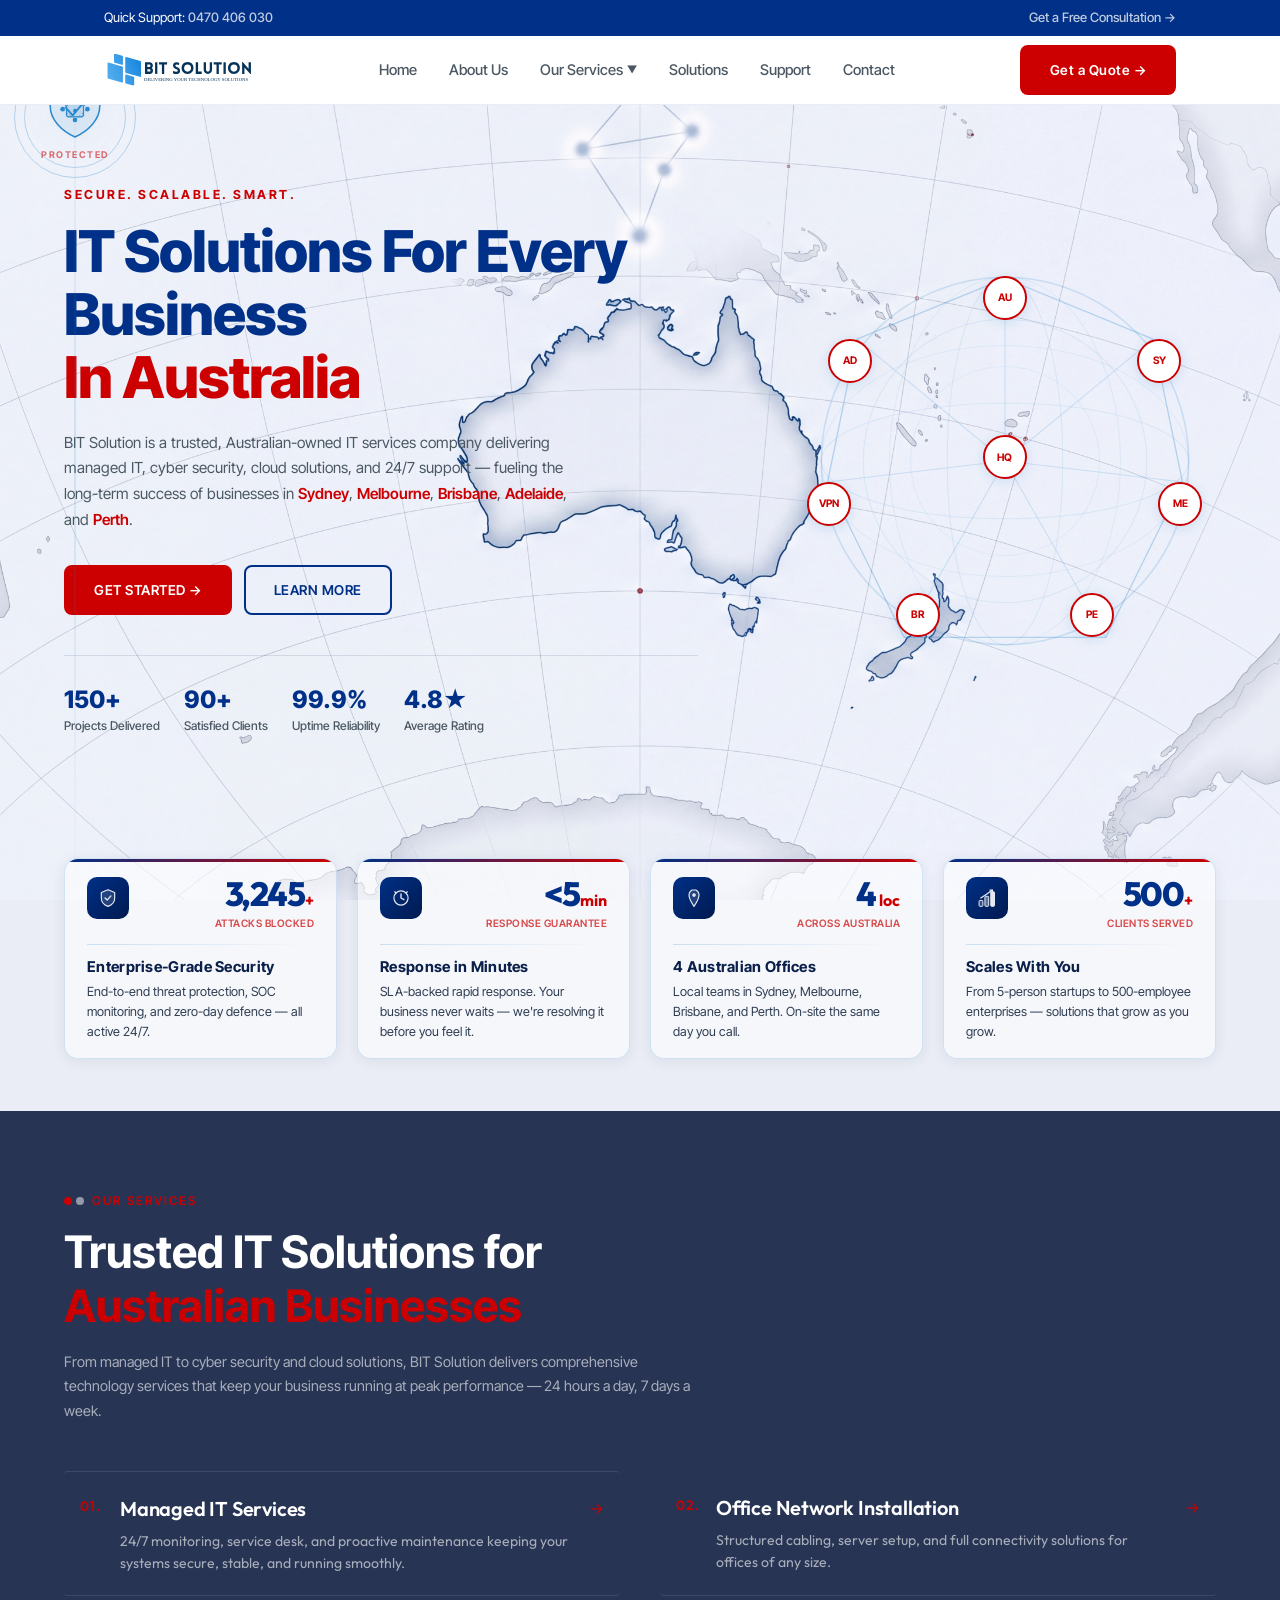
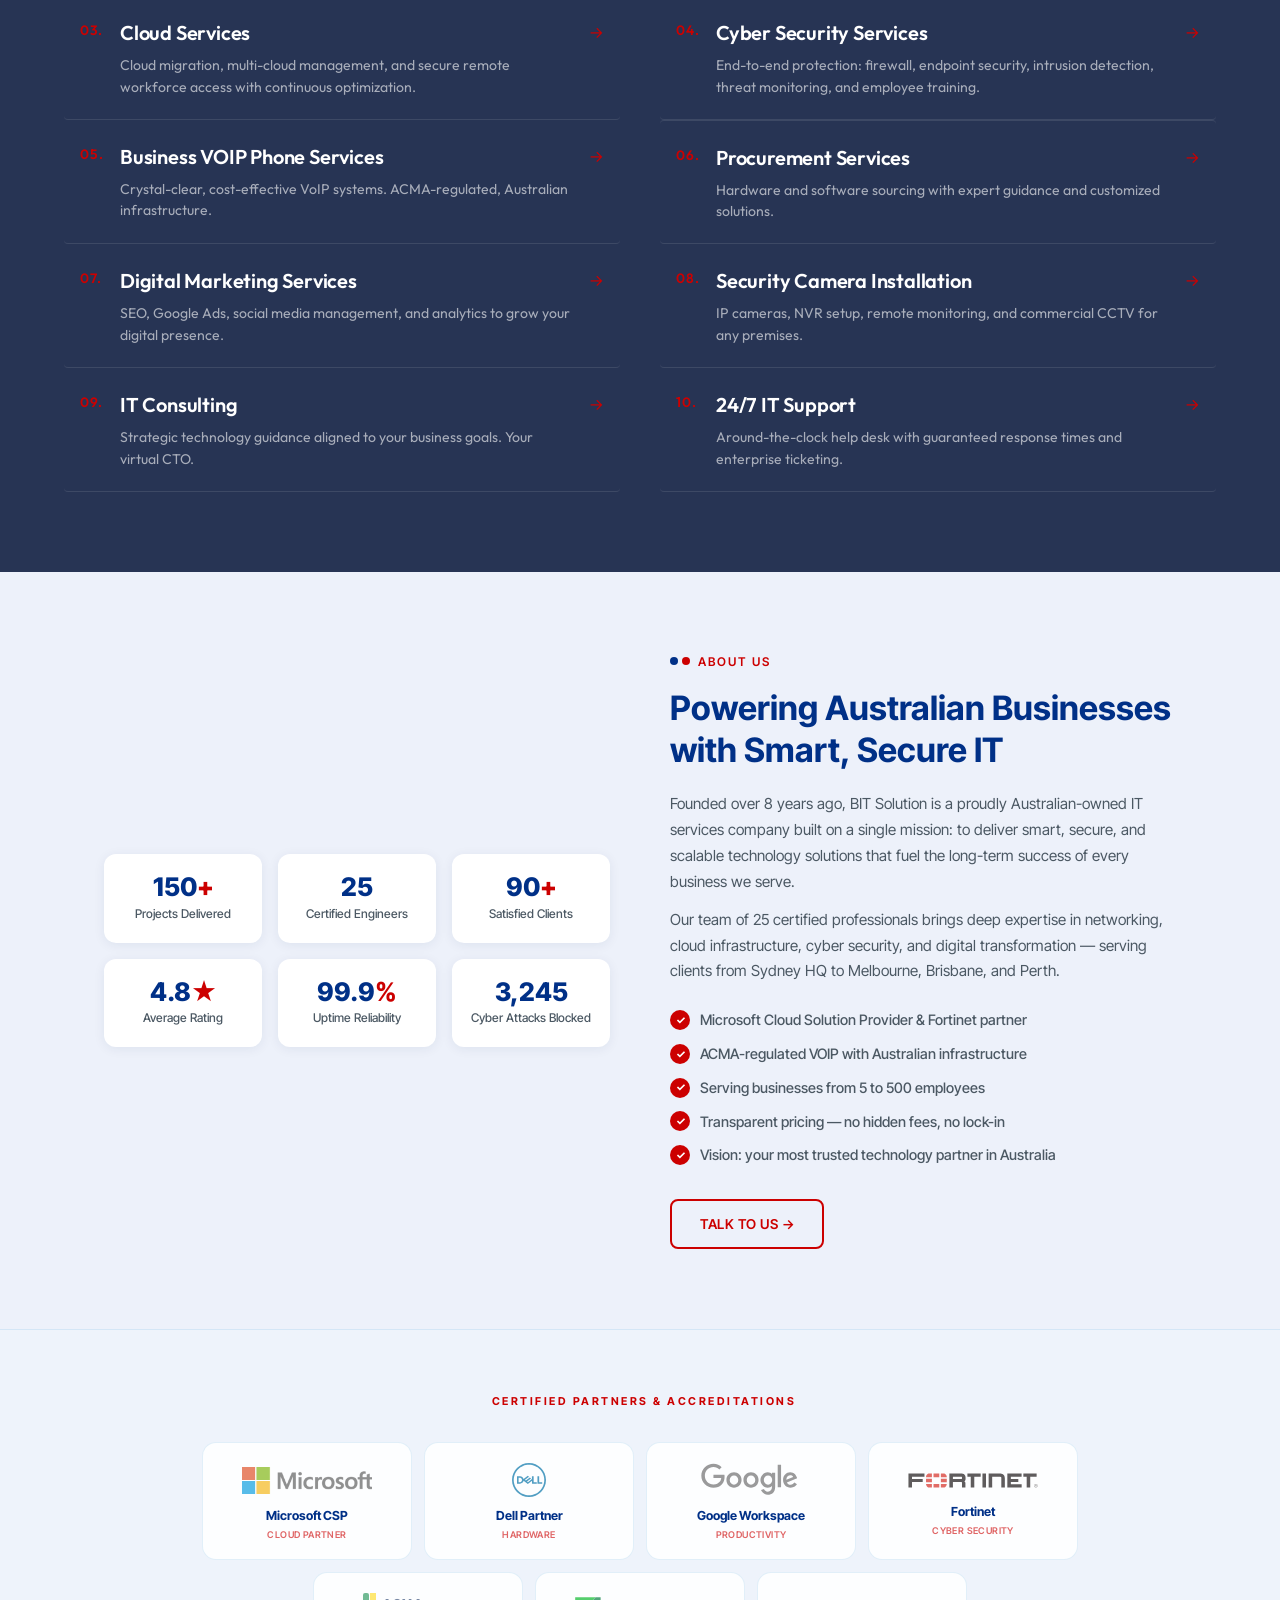
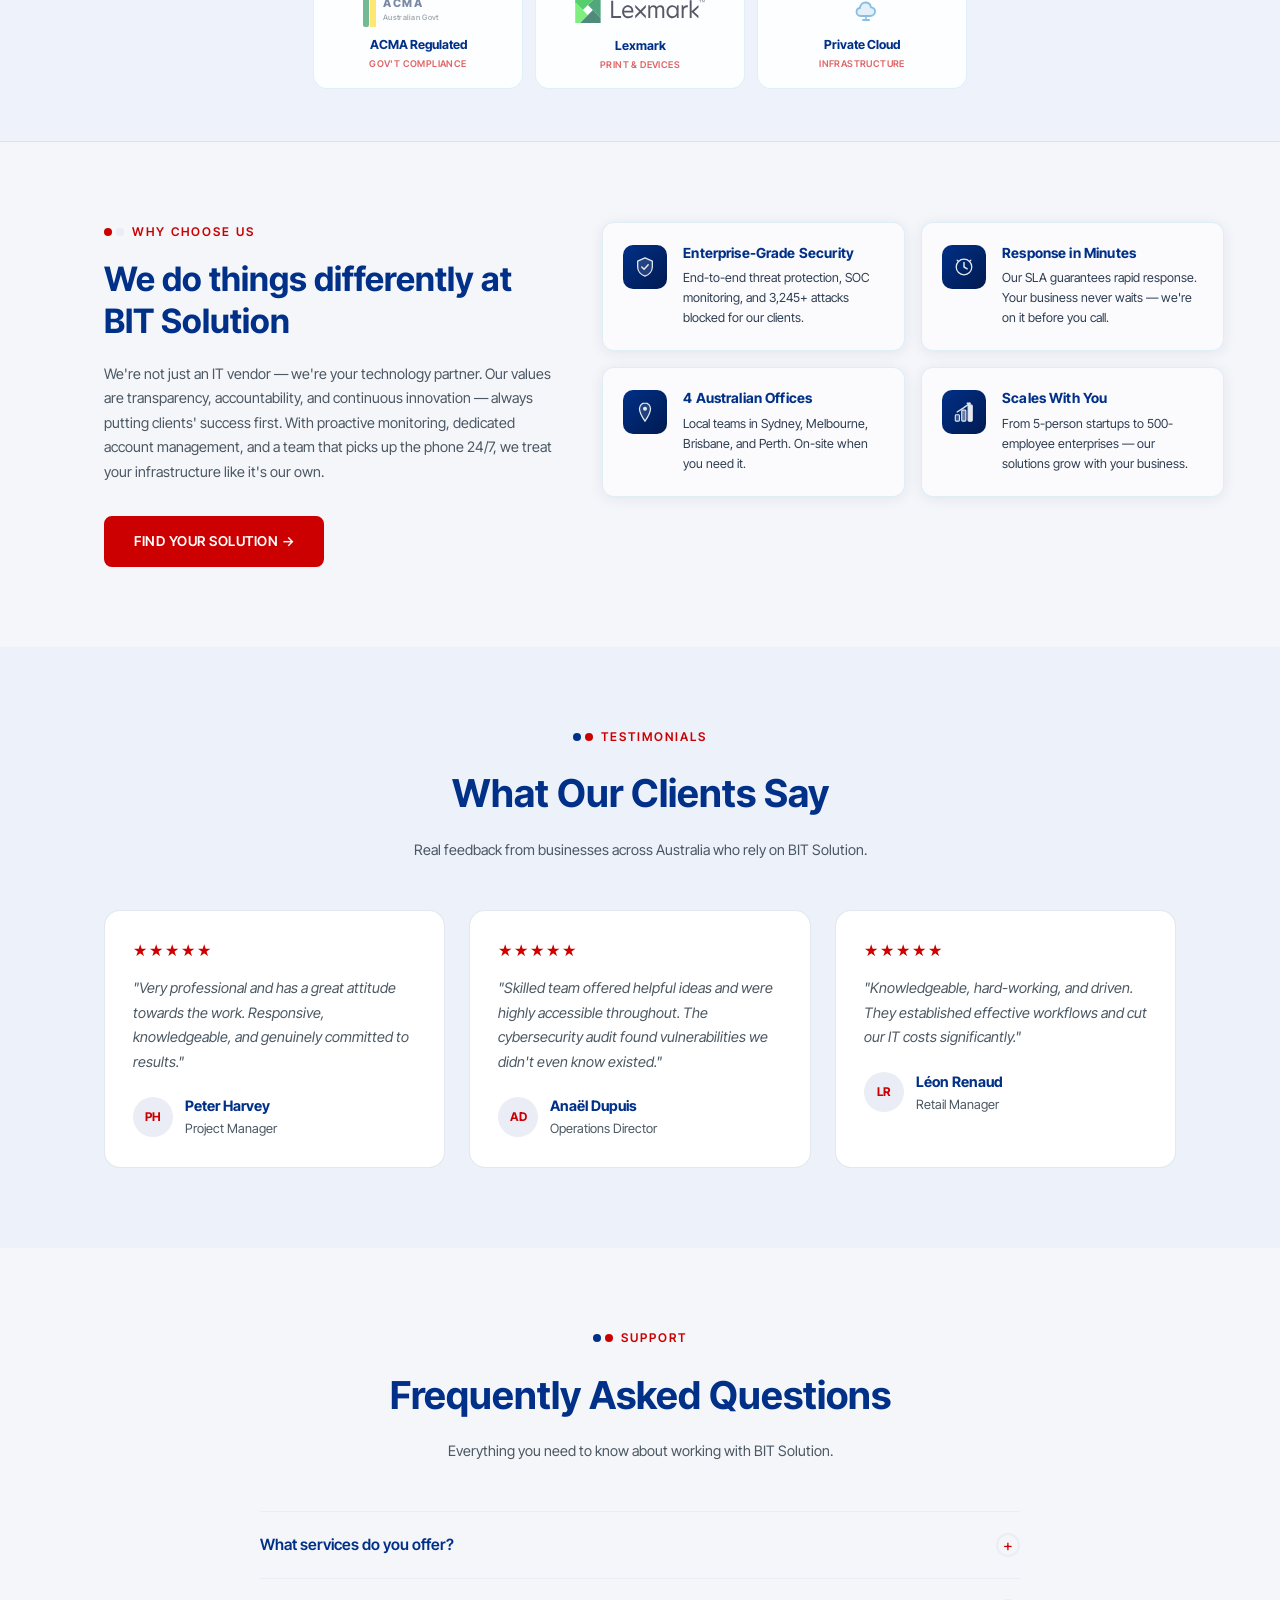
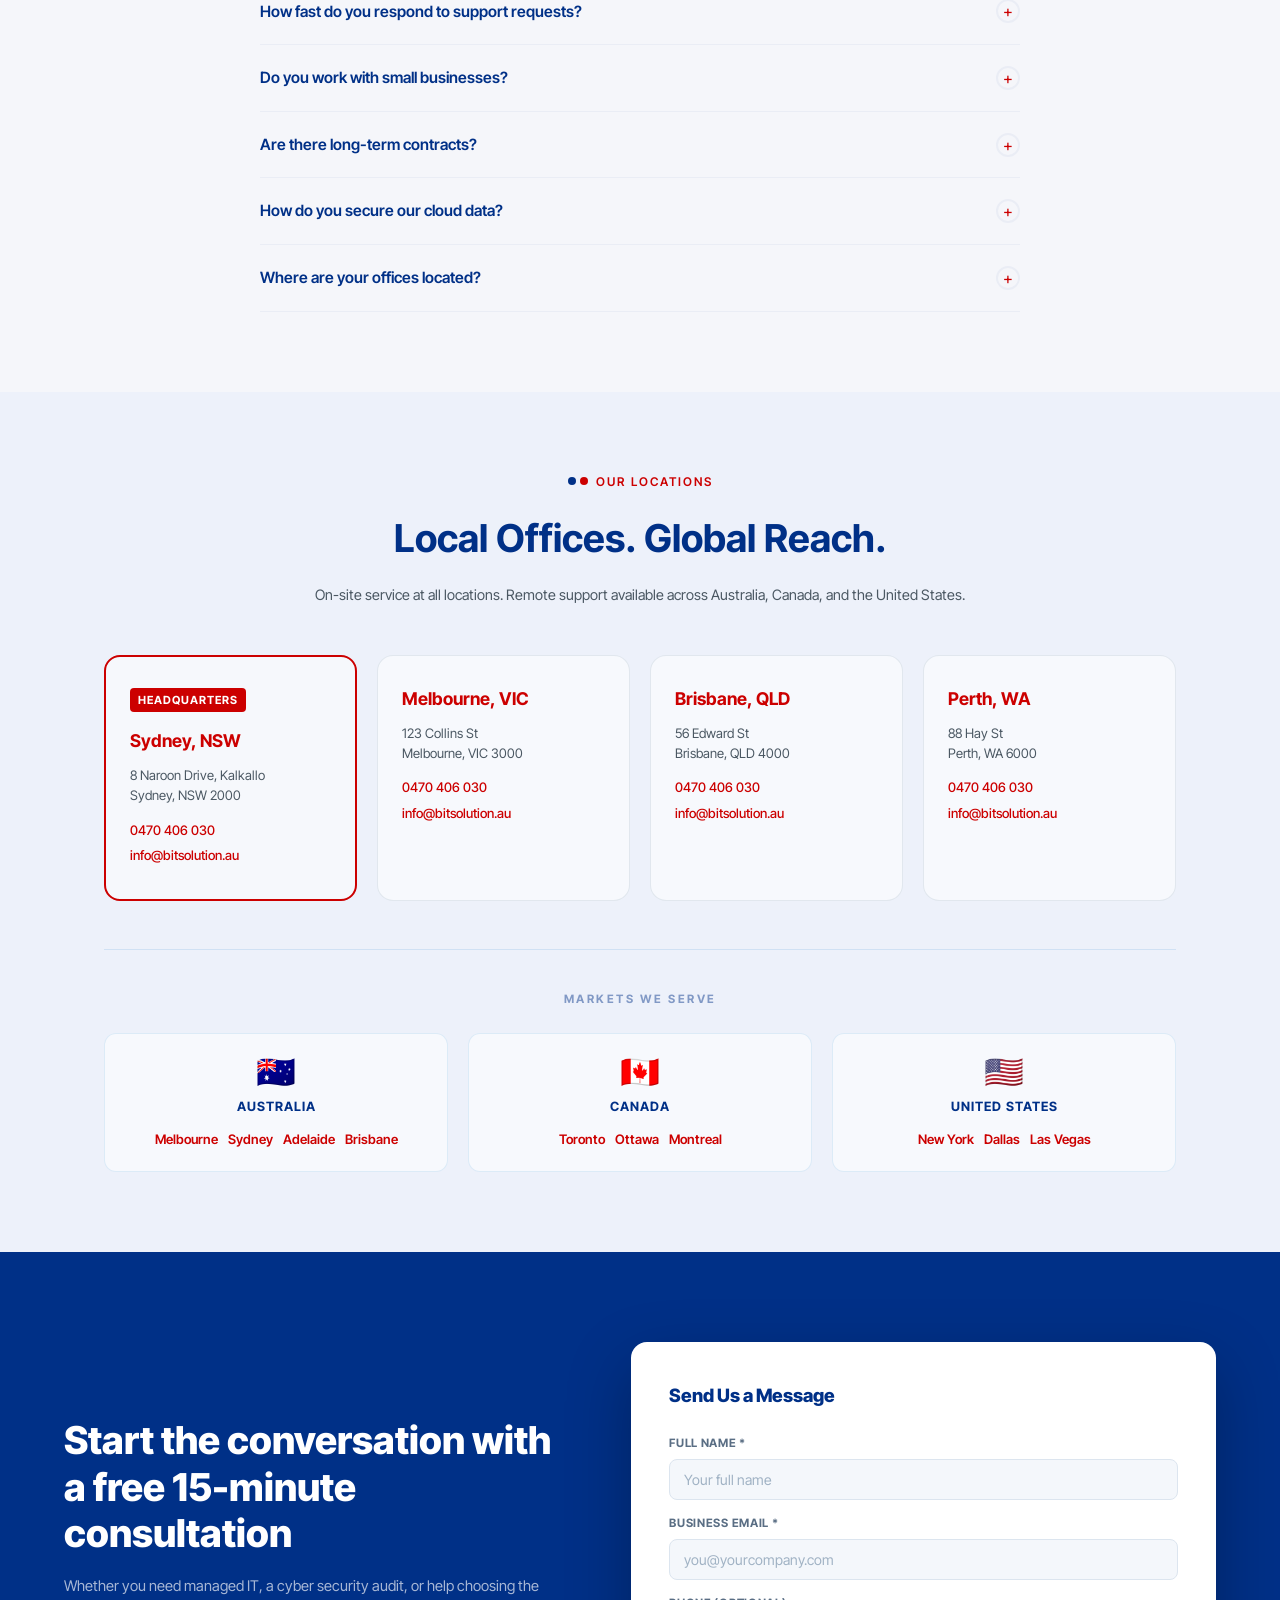
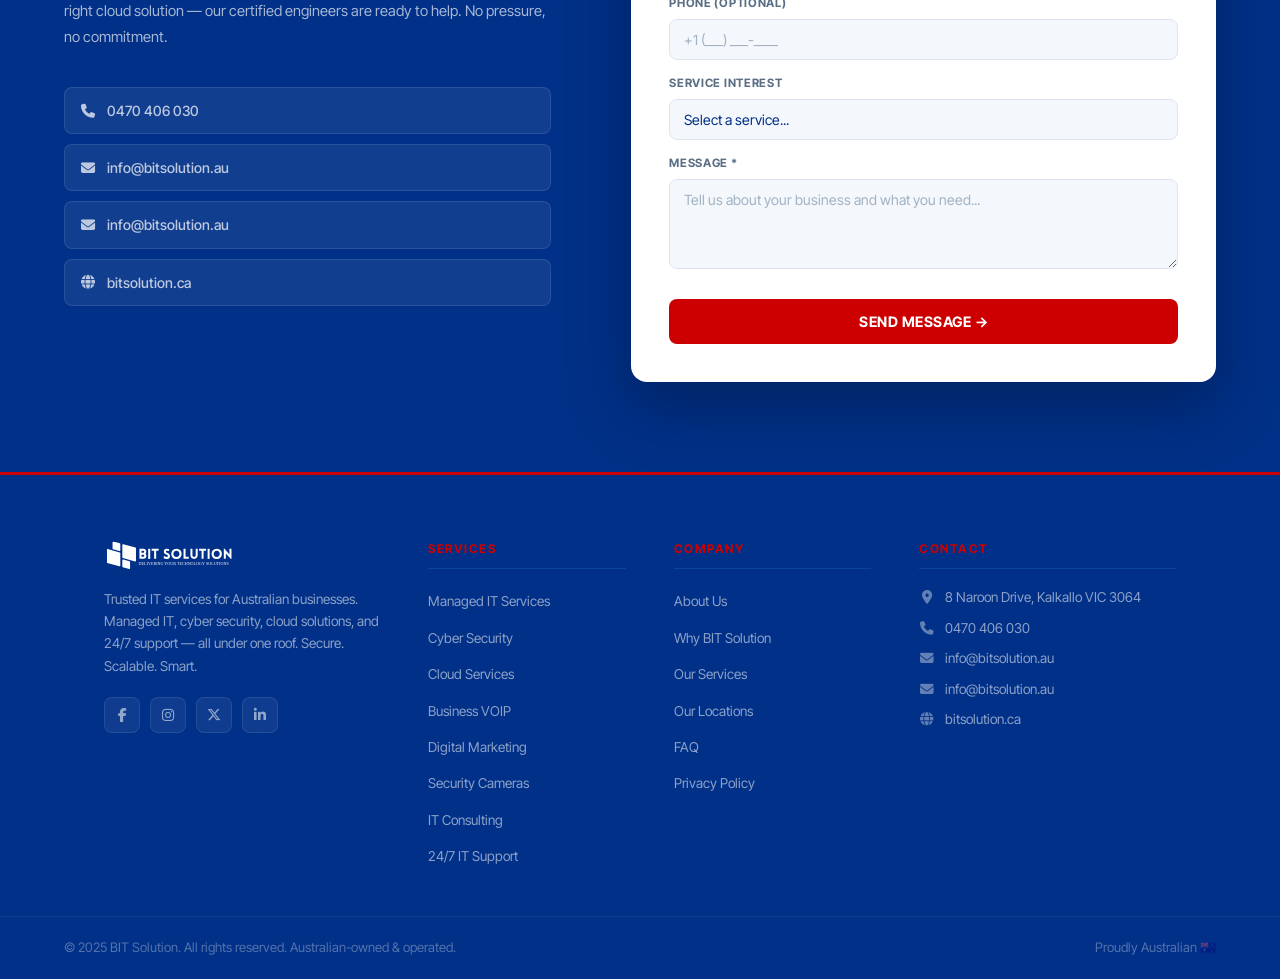
==== index-au.html @ 138d5add "Initial commit: BIT Solution AU website with theme variants" ====
﻿<!DOCTYPE html>
<html lang="en">
<head>
  <meta charset="UTF-8" />
  <meta name="viewport" content="width=device-width, initial-scale=1.0" />
  <title>BIT Solution — Secure. Scalable. Smart. IT Solutions for Australia</title>
  <meta name="description" content="BIT Solution is a trusted Australian IT services company delivering managed IT, cyber security, cloud solutions, VOIP, and 24/7 support for businesses in Sydney, Melbourne, Brisbane, and Perth." />
  <link rel="preconnect" href="https://fonts.googleapis.com" />
  <link rel="preconnect" href="https://fonts.gstatic.com" crossorigin />
  <link href="https://fonts.googleapis.com/css2?family=Inter+Tight:wght@400;500;600;700;800&family=Outfit:wght@400;500;600;700;800&display=swap" rel="stylesheet" />
  <link rel="stylesheet" href="https://cdnjs.cloudflare.com/ajax/libs/font-awesome/6.5.1/css/all.min.css" />
  <style>
    /* ============================================================
       RESET & TOKENS
    ============================================================ */
    *, *::before, *::after { box-sizing: border-box; margin: 0; padding: 0; }

    :root {
      --blue:      #CC0000;
      --navy:      #003087;
      --light-bg:  #EAEDF5;
      --white:     #FFFFFF;
      --body-text: #4B5863;
      --dark-text: #575A5F;
      --heading:   #003087;
    }

    html { scroll-behavior: smooth; }

    body {
      font-family: 'Inter Tight', sans-serif;
      color: var(--body-text);
      background: var(--light-bg) url('bg-hero-au.jpg') center top / cover fixed;
      line-height: 1.65;
      overflow-x: hidden;
    }

    a { text-decoration: none; color: inherit; }
    ul { list-style: none; }
    img { display: block; max-width: 100%; }

    .container {
      max-width: 1200px;
      margin: 0 auto;
      padding: 0 5%;
    }

    /* ============================================================
       REVEAL ANIMATIONS
    ============================================================ */
    .reveal {
      opacity: 0;
      transform: translateY(20px);
      transition: opacity 0.45s ease, transform 0.45s ease;
    }
    .reveal.visible {
      opacity: 1;
      transform: translateY(0);
    }
    .reveal-delay-1 { transition-delay: 0.08s; }
    .reveal-delay-2 { transition-delay: 0.16s; }
    .reveal-delay-3 { transition-delay: 0.24s; }
    .reveal-delay-4 { transition-delay: 0.32s; }

    /* ============================================================
       SECTION LABEL (two dots + caps text)
    ============================================================ */
    .section-label {
      display: flex;
      align-items: center;
      gap: 8px;
      font-size: 0.75rem;
      font-weight: 600;
      letter-spacing: 2px;
      color: var(--blue);
      text-transform: uppercase;
      margin-bottom: 16px;
    }
    .section-label .dots {
      display: flex;
      gap: 4px;
    }
    .section-label .dot {
      width: 8px;
      height: 8px;
      border-radius: 50%;
      background: var(--blue);
    }
    .section-label .dot:first-child {
      background: var(--navy);
    }

    /* ============================================================
       BUTTONS
    ============================================================ */
    .btn-primary {
      display: inline-flex;
      align-items: center;
      gap: 6px;
      background: var(--blue);
      color: var(--white);
      font-family: 'Inter Tight', sans-serif;
      font-size: 0.85rem;
      font-weight: 600;
      letter-spacing: 0.5px;
      padding: 12px 28px;
      border-radius: 8px;
      border: 2px solid var(--blue);
      cursor: pointer;
      transition: background 0.2s, transform 0.15s;
    }
    .btn-primary:hover { background: #2278b5; border-color: #2278b5; transform: translateY(-1px); }

    .btn-outline {
      display: inline-flex;
      align-items: center;
      gap: 6px;
      background: transparent;
      color: var(--navy);
      font-family: 'Inter Tight', sans-serif;
      font-size: 0.85rem;
      font-weight: 600;
      letter-spacing: 0.5px;
      padding: 12px 28px;
      border-radius: 8px;
      border: 2px solid var(--navy);
      cursor: pointer;
      transition: background 0.2s, color 0.2s, transform 0.15s;
    }
    .btn-outline:hover { background: var(--navy); color: var(--white); transform: translateY(-1px); }

    .btn-outline-blue {
      display: inline-flex;
      align-items: center;
      gap: 6px;
      background: transparent;
      color: var(--blue);
      font-family: 'Inter Tight', sans-serif;
      font-size: 0.85rem;
      font-weight: 600;
      letter-spacing: 0.5px;
      padding: 12px 28px;
      border-radius: 8px;
      border: 2px solid var(--blue);
      cursor: pointer;
      transition: background 0.2s, color 0.2s, transform 0.15s;
    }
    .btn-outline-blue:hover { background: var(--blue); color: var(--white); transform: translateY(-1px); }

    .btn-white {
      display: inline-flex;
      align-items: center;
      gap: 6px;
      background: var(--white);
      color: var(--blue);
      font-family: 'Inter Tight', sans-serif;
      font-size: 0.85rem;
      font-weight: 600;
      letter-spacing: 0.5px;
      padding: 12px 28px;
      border-radius: 8px;
      border: 2px solid var(--white);
      cursor: pointer;
      transition: background 0.2s, color 0.2s, transform 0.15s;
    }
    .btn-white:hover { background: transparent; color: var(--white); transform: translateY(-1px); }

    .btn-white-outline {
      display: inline-flex;
      align-items: center;
      gap: 6px;
      background: transparent;
      color: var(--white);
      font-family: 'Inter Tight', sans-serif;
      font-size: 0.85rem;
      font-weight: 600;
      letter-spacing: 0.5px;
      padding: 12px 28px;
      border-radius: 8px;
      border: 2px solid rgba(255,255,255,0.7);
      cursor: pointer;
      transition: background 0.2s, border-color 0.2s, transform 0.15s;
    }
    .btn-white-outline:hover { border-color: var(--white); background: rgba(255,255,255,0.1); transform: translateY(-1px); }

    /* ============================================================
       1. TOP UTILITY BAR
    ============================================================ */
    .utility-bar {
      background: var(--navy);
      color: var(--white);
      font-size: 13px;
      font-weight: 400;
      height: 36px;
      display: flex;
      align-items: center;
    }
    .utility-bar .container {
      display: flex;
      justify-content: space-between;
      align-items: center;
      width: 100%;
    }
    .utility-bar a {
      color: rgba(255,255,255,0.75);
      font-weight: 500;
      transition: color 0.15s;
    }
    .utility-bar a:hover { color: var(--white); }

    /* ============================================================
       2. NAVIGATION
    ============================================================ */
    .nav {
      background: var(--white);
      border-bottom: 1px solid var(--light-bg);
      position: sticky;
      top: 0;
      z-index: 100;
      transition: box-shadow 0.25s;
    }
    .nav.scrolled {
      box-shadow: 0 2px 16px rgba(14,43,92,0.10);
    }
    .nav .container {
      display: flex;
      align-items: center;
      justify-content: space-between;
      height: 68px;
    }

    /* Logo */
    .nav-logo {
      display: flex;
      align-items: center;
      gap: 10px;
      text-decoration: none;
    }

    /* Nav links */
    .nav-links {
      display: flex;
      align-items: center;
      gap: 32px;
    }
    .nav-links > a,
    .nav-links > .nav-dropdown-wrap > a {
      font-size: 0.92rem;
      font-weight: 500;
      color: var(--body-text);
      transition: color 0.15s;
      position: relative;
    }
    .nav-links > a::after,
    .nav-links > .nav-dropdown-wrap > a::after {
      content: '';
      position: absolute;
      bottom: -4px;
      left: 0;
      width: 0;
      height: 2px;
      background: var(--blue);
      transition: width 0.2s;
    }
    .nav-links > a:hover,
    .nav-links > .nav-dropdown-wrap > a:hover { color: var(--blue); }
    .nav-links > a:hover::after,
    .nav-links > .nav-dropdown-wrap > a:hover::after { width: 100%; }
    .nav-links > a.active,
    .nav-links > .nav-dropdown-wrap > a.active { color: var(--blue); }
    .nav-links > a.active::after,
    .nav-links > .nav-dropdown-wrap > a.active::after { width: 100%; }

    /* Services dropdown */
    .nav-dropdown-wrap {
      position: relative;
    }
    .nav-dropdown-wrap > a {
      display: flex;
      align-items: center;
      gap: 4px;
      cursor: pointer;
    }
    .nav-dropdown-wrap > a .chevron {
      font-size: 0.65rem;
      transition: transform 0.2s;
      line-height: 1;
    }
    .nav-dropdown-wrap:hover > a .chevron { transform: rotate(180deg); }

    .nav-dropdown {
      position: absolute;
      top: calc(100% + 14px);
      left: 50%;
      transform: translateX(-50%);
      background: var(--white);
      border: 1px solid var(--light-bg);
      border-radius: 8px;
      box-shadow: 0 8px 32px rgba(14,43,92,0.13);
      min-width: 240px;
      padding: 8px 0;
      opacity: 0;
      pointer-events: none;
      transition: opacity 0.18s, transform 0.18s;
      transform: translateX(-50%) translateY(-6px);
    }
    .nav-dropdown-wrap:hover .nav-dropdown {
      opacity: 1;
      pointer-events: auto;
      transform: translateX(-50%) translateY(0);
    }
    .nav-dropdown a {
      display: block;
      padding: 9px 20px;
      font-size: 0.875rem;
      font-weight: 500;
      color: var(--navy);
      transition: background 0.15s, color 0.15s;
    }
    .nav-dropdown a:hover {
      background: var(--light-bg);
      color: var(--blue);
    }

    /* Hamburger */
    .nav-hamburger {
      display: none;
      flex-direction: column;
      gap: 5px;
      cursor: pointer;
      padding: 4px;
      background: none;
      border: none;
    }
    .nav-hamburger span {
      display: block;
      width: 24px;
      height: 2px;
      background: var(--navy);
      border-radius: 2px;
      transition: all 0.25s;
    }
    .nav-hamburger.open span:nth-child(1) { transform: translateY(7px) rotate(45deg); }
    .nav-hamburger.open span:nth-child(2) { opacity: 0; }
    .nav-hamburger.open span:nth-child(3) { transform: translateY(-7px) rotate(-45deg); }

    /* Mobile menu */
    .nav-mobile {
      display: none;
      background: var(--white);
      border-bottom: 1px solid var(--light-bg);
      padding: 20px 5%;
    }
    .nav-mobile.open { display: flex; flex-direction: column; gap: 16px; }
    .nav-mobile a {
      font-size: 0.95rem;
      font-weight: 500;
      color: var(--body-text);
      padding: 8px 0;
      border-bottom: 1px solid var(--light-bg);
      transition: color 0.15s;
    }
    .nav-mobile a:hover { color: var(--blue); }
    .nav-mobile .btn-primary { width: fit-content; border-bottom: none; }
    .nav-mobile .mobile-services-label {
      font-size: 0.75rem;
      font-weight: 700;
      color: var(--blue);
      text-transform: uppercase;
      letter-spacing: 1.5px;
      padding: 4px 0 2px;
      border-bottom: none;
    }
    .nav-mobile .mobile-service-link {
      padding-left: 12px;
      font-size: 0.88rem;
      color: var(--body-text);
    }

    /* ============================================================
       3. HERO
    ============================================================ */
    .hero {
      background: transparent;
      padding: 80px 5% 70px;
      overflow: hidden;
    }
    .hero .container {
      display: grid;
      grid-template-columns: 55% 45%;
      align-items: center;
      gap: 48px;
      max-width: 1400px;
      padding: 0;
    }

    .hero-content {}

    .hero-eyebrow {
      font-size: 0.78rem;
      font-weight: 700;
      letter-spacing: 2.5px;
      color: var(--blue);
      text-transform: uppercase;
      margin-bottom: 14px;
    }

    .hero-h1 {
      font-size: clamp(2.4rem, 4.5vw, 3.8rem);
      font-weight: 800;
      color: var(--navy);
      line-height: 1.1;
      letter-spacing: -1px;
      margin-bottom: 20px;
    }
    .hero-h1 .accent { color: var(--blue); display: block; }

    .hero-body {
      font-size: 0.95rem;
      color: var(--body-text);
      max-width: 520px;
      margin-bottom: 32px;
      line-height: 1.7;
    }

    .hero-cta {
      display: flex;
      flex-wrap: wrap;
      gap: 12px;
    }

    /* Stats strip below hero CTA */
    .hero-stats {
      display: flex;
      flex-wrap: wrap;
      gap: 24px;
      margin-top: 40px;
      padding-top: 32px;
      border-top: 1px solid rgba(14,43,92,0.12);
    }
    .hero-stat-item {}
    .hero-stat-num {
      font-size: 1.5rem;
      font-weight: 800;
      color: var(--navy);
      line-height: 1;
    }
    .hero-stat-label {
      font-size: 0.75rem;
      font-weight: 500;
      color: var(--body-text);
      margin-top: 4px;
    }

    /* -------- Globe Visual -------- */
    .hero-globe {
      position: relative;
      display: flex;
      align-items: center;
      justify-content: center;
      width: 100%;
      aspect-ratio: 1;
      max-width: 420px;
      margin: 0 auto;
    }

    .globe-svg {
      position: absolute;
      inset: 0;
      width: 100%;
      height: 100%;
    }

    /* Network node circles */
    .globe-node {
      position: absolute;
      width: 44px;
      height: 44px;
      border-radius: 50%;
      background: var(--white);
      border: 2px solid var(--blue);
      display: flex;
      align-items: center;
      justify-content: center;
      font-size: 0.65rem;
      font-weight: 700;
      color: var(--blue);
      z-index: 2;
      box-shadow: 0 2px 12px rgba(43,136,204,0.18);
    }

    /* No pulse — nodes are static */

    /* Globe tooltip */
    .globe-tooltip {
      position: absolute;
      background: rgba(14,43,92,0.93);
      color: #e8f2ff;
      border-radius: 10px;
      padding: 10px 14px;
      font-size: 0.78rem;
      font-family: 'Inter Tight', sans-serif;
      pointer-events: none;
      opacity: 0;
      transition: opacity 0.18s ease, transform 0.18s ease;
      z-index: 20;
      white-space: nowrap;
      box-shadow: 0 4px 20px rgba(43,136,204,0.3);
      border: 1px solid rgba(43,136,204,0.35);
    }
    .globe-tooltip.visible { opacity: 1; }
    .globe-tooltip strong {
      display: block;
      font-size: 0.82rem;
      font-weight: 700;
      color: #5BBDFF;
      margin-bottom: 3px;
    }
    .globe-tooltip .pin-hint {
      font-size: 0.68rem;
      opacity: 0.5;
      margin-top: 4px;
    }

    /* Node hover / pinned */
    .globe-node.hovered,
    .globe-node.pinned {
      background: var(--blue) !important;
      color: #fff !important;
      outline: 3px solid rgba(91,189,255,0.55);
      outline-offset: 3px;
      box-shadow: 0 0 22px rgba(43,136,204,0.6), 0 4px 16px rgba(43,136,204,0.4) !important;
      animation: none !important;
      z-index: 5;
    }

    /* Active line glow */
    .globe-line.active-line {
      stroke-opacity: 0.85 !important;
      stroke-width: 2.2 !important;
    }
    .globe-line.dim-line {
      stroke-opacity: 0.05 !important;
    }

    /* Node positions */
    .globe-node[data-i="0"]  { top: 6%;  left: 50%; transform: translateX(-50%); }
    .globe-node[data-i="1"]  { top: 21%; right: 8%; }
    .globe-node[data-i="2"]  { top: 55%; right: 3%; }
    .globe-node[data-i="3"]  { bottom: 8%; right: 24%; }
    .globe-node[data-i="4"]  { bottom: 8%; left: 24%; }
    .globe-node[data-i="5"]  { top: 55%; left: 3%; }
    .globe-node[data-i="6"]  { top: 21%; left: 8%; }
    .globe-node[data-i="7"]  { top: 44%; left: 50%; transform: translateX(-50%); }

    /* ============================================================
       4. FEATURE CARDS STRIP
    ============================================================ */
    .features {
      background: transparent;
      padding: 52px 5%;
    }
    .features .container {
      display: grid;
      grid-template-columns: repeat(4, 1fr);
      gap: 20px;
      max-width: 1400px;
      padding: 0;
    }

    .feature-card {
      background: rgba(255,255,255,0.55);
      border: 1px solid rgba(43,136,204,0.18);
      border-radius: 14px;
      padding: 18px 22px 16px;
      transition: border-color 0.25s ease, box-shadow 0.25s ease, transform 0.25s ease;
      cursor: default;
      display: flex;
      flex-direction: column;
      position: relative;
      overflow: hidden;
      box-shadow: 0 2px 14px rgba(14,43,92,0.08);
    }
    .feature-card::before {
      content: '';
      position: absolute;
      top: 0; left: 0; right: 0;
      height: 3px;
      background: linear-gradient(90deg, var(--navy), var(--blue));
      border-radius: 16px 16px 0 0;
    }
    .feature-card:hover {
      border-color: rgba(43,136,204,0.38);
      box-shadow: 0 8px 32px rgba(14,43,92,0.14);
      transform: translateY(-4px);
    }

    /* Icon + metric row */
    .fc-top {
      display: flex;
      align-items: flex-start;
      justify-content: space-between;
      gap: 12px;
      margin-bottom: 12px;
    }
    .fc-icon {
      width: 42px;
      height: 42px;
      border-radius: 10px;
      background: linear-gradient(135deg, var(--navy) 0%, #001a50 100%);
      display: flex;
      align-items: center;
      justify-content: center;
      flex-shrink: 0;
      transition: opacity 0.25s ease;
    }
    .feature-card:hover .fc-icon { opacity: 0.85; }
    .fc-icon svg { width: 20px; height: 20px; filter: brightness(0) invert(1); opacity: 0.9; }

    .fc-metric { text-align: right; }
    .fc-num {
      font-family: 'Outfit', sans-serif;
      font-size: 2.1rem;
      font-weight: 800;
      color: var(--navy);
      line-height: 1;
      letter-spacing: -1.5px;
    }
    .fc-unit {
      font-size: 1rem;
      font-weight: 700;
      color: var(--blue);
      letter-spacing: 0;
      margin-left: 1px;
    }
    .fc-tag {
      font-size: 0.64rem;
      font-weight: 600;
      color: var(--blue);
      letter-spacing: 0.5px;
      opacity: 0.7;
      margin-top: 4px;
      text-transform: uppercase;
    }

    .fc-divider {
      height: 1px;
      background: linear-gradient(to right, rgba(43,136,204,0.22), transparent);
      margin-bottom: 12px;
    }

    .feature-card h4 {
      font-size: 0.93rem;
      font-weight: 700;
      color: #0a1f4a;
      margin-bottom: 5px;
      letter-spacing: 0.3px;
      line-height: 1.35;
    }
    .feature-card p {
      font-size: 0.79rem;
      color: #2e3d52;
      line-height: 1.58;
      flex: 1;
    }

    /* ============================================================
       5. SERVICES SECTION
    ============================================================ */
    .services {
      background: rgba(13,27,62,0.88);
      padding: 80px 5%;
    }
    .services-inner {
      max-width: 1200px;
      margin: 0 auto;
    }

    .services-header {
      margin-bottom: 48px;
    }
    .services-header .section-label .dot { background: rgba(255,255,255,0.5); }
    .services-header .section-label .dot:first-child { background: var(--blue); }
    .services-header .section-label { color: var(--blue); }

    .services-h2 {
      font-size: clamp(1.8rem, 3.5vw, 2.8rem);
      font-weight: 700;
      color: var(--white);
      line-height: 1.2;
      margin-bottom: 16px;
    }
    .services-h2 .accent { color: var(--blue); display: block; }

    .services-body {
      font-size: 0.9rem;
      color: rgba(255,255,255,0.6);
      max-width: 640px;
      line-height: 1.7;
    }

    .services-list {
      display: grid;
      grid-template-columns: 1fr 1fr;
      gap: 0 40px;
    }

    .service-row {
      display: flex;
      align-items: flex-start;
      padding: 20px 16px;
      border-bottom: 1px solid rgba(255,255,255,0.1);
      border-radius: 4px;
      transition: background 0.15s;
      cursor: default;
    }
    .service-row:first-child,
    .service-row:nth-child(6) { border-top: 1px solid rgba(255,255,255,0.1); }
    .service-row:hover { background: rgba(43,136,204,0.08); }
    .service-row:hover .service-num,
    .service-row:hover .service-arrow { color: #5AAFDF; }

    .service-num {
      font-size: 0.85rem;
      font-weight: 600;
      color: var(--blue);
      font-family: 'Outfit', sans-serif;
      letter-spacing: 1px;
      width: 40px;
      flex-shrink: 0;
      padding-top: 3px;
      transition: color 0.15s;
    }
    .service-info {
      flex: 1;
    }
    .service-name {
      font-size: 1.25rem;
      font-weight: 600;
      font-family: 'Outfit', sans-serif;
      color: var(--white);
      margin-bottom: 6px;
      letter-spacing: -0.2px;
    }
    .service-desc {
      font-size: 0.88rem;
      font-family: 'Outfit', sans-serif;
      color: rgba(255,255,255,0.6);
      line-height: 1.55;
    }
    .service-arrow {
      color: var(--blue);
      font-size: 1rem;
      transition: color 0.15s, transform 0.15s;
      padding-top: 3px;
      flex-shrink: 0;
      margin-left: 16px;
    }
    .service-row:hover .service-arrow { transform: translateX(4px); }

    /* ============================================================
       6. ABOUT SECTION
    ============================================================ */
    .about {
      background: rgba(240,246,255,0.55);
      padding: 80px 0;
    }
    .about .container {
      display: grid;
      grid-template-columns: 1fr 1fr;
      gap: 60px;
      align-items: center;
    }

    /* Stats grid inside about */
    .about-stats-grid {
      display: grid;
      grid-template-columns: repeat(3, 1fr);
      gap: 16px;
      margin-bottom: 0;
    }
    .about-stat-card {
      background: var(--white);
      border-radius: 12px;
      padding: 20px 16px;
      text-align: center;
      box-shadow: 0 2px 12px rgba(14,43,92,0.07);
    }
    .about-stat-num {
      font-size: 1.6rem;
      font-weight: 800;
      color: var(--navy);
      line-height: 1;
      margin-bottom: 6px;
    }
    .about-stat-num span {
      color: var(--blue);
    }
    .about-stat-label {
      font-size: 0.75rem;
      font-weight: 500;
      color: var(--body-text);
      line-height: 1.4;
    }

    .about-content {}

    .about-h2 {
      font-size: clamp(1.5rem, 2.8vw, 2.1rem);
      font-weight: 700;
      color: var(--navy);
      line-height: 1.25;
      margin-bottom: 20px;
    }
    .about-body {
      font-size: 0.95rem;
      color: var(--body-text);
      line-height: 1.7;
      margin-bottom: 12px;
    }

    .about-checklist {
      margin: 24px 0 32px;
      display: flex;
      flex-direction: column;
      gap: 10px;
    }
    .about-check {
      display: flex;
      align-items: center;
      gap: 10px;
      font-size: 0.9rem;
      color: var(--body-text);
      font-weight: 500;
    }
    .about-check::before {
      content: '✓';
      width: 20px;
      height: 20px;
      background: var(--blue);
      color: var(--white);
      border-radius: 50%;
      display: flex;
      align-items: center;
      justify-content: center;
      font-size: 0.7rem;
      font-weight: 700;
      flex-shrink: 0;
    }

    /* ============================================================
       7. PARTNER LOGOS STRIP
    ============================================================ */
    .partners {
      background: rgba(240,246,255,0.68);
      padding: 52px 5%;
      border-top: 1.5px solid rgba(43,136,204,0.13);
      border-bottom: 1.5px solid rgba(43,136,204,0.13);
    }
    .partners-header {
      text-align: center;
      margin-bottom: 32px;
    }
    .partners-label {
      display: inline-flex;
      align-items: center;
      gap: 8px;
      font-size: 0.68rem;
      font-weight: 700;
      letter-spacing: 2.5px;
      color: var(--blue);
      text-transform: uppercase;
    }
    .partners-inner {
      max-width: 920px;
      margin: 0 auto;
      display: flex;
      flex-direction: column;
      gap: 12px;
    }
    .pb-row {
      display: flex;
      justify-content: center;
      gap: 12px;
    }
    .pb-row .partner-badge {
      flex: 1;
      max-width: 210px;
    }
    .partner-badge {
      display: flex;
      flex-direction: column;
      align-items: center;
      justify-content: center;
      gap: 0;
      background: rgba(255,255,255,0.85);
      border: 1px solid rgba(43,136,204,0.13);
      border-radius: 14px;
      padding: 20px 22px 16px;
      cursor: default;
      transition: border-color 0.22s ease, box-shadow 0.22s ease, transform 0.22s ease;
      min-width: 130px;
      text-align: center;
    }
    .partner-badge:hover {
      border-color: rgba(43,136,204,0.42);
      box-shadow: 0 6px 22px rgba(43,136,204,0.11);
      transform: translateY(-3px);
    }
    .pb-logo {
      height: 34px;
      max-width: 130px;
      width: auto;
      object-fit: contain;
      margin-bottom: 12px;
      opacity: 0.72;
      filter: grayscale(0.15);
      transition: opacity 0.22s ease, filter 0.22s ease;
    }
    .partner-badge:hover .pb-logo {
      opacity: 1;
      filter: grayscale(0) saturate(1.05);
    }
    .pb-logo-text {
      height: 32px;
      display: flex;
      align-items: center;
      justify-content: center;
      margin-bottom: 12px;
    }
    .pb-logo-text svg { height: 28px; width: auto; opacity: 0.55; transition: opacity 0.22s ease; }
    .partner-badge:hover .pb-logo-text svg { opacity: 1; }
    .pb-name {
      font-size: 0.78rem;
      font-weight: 700;
      color: var(--navy);
      white-space: nowrap;
      line-height: 1.2;
      margin-bottom: 3px;
    }
    .pb-cat {
      font-size: 0.58rem;
      font-weight: 600;
      color: var(--blue);
      opacity: 0.6;
      letter-spacing: 0.4px;
      text-transform: uppercase;
    }

    /* ============================================================
       8. WHY CHOOSE US
    ============================================================ */
    .why {
      background: rgba(255,255,255,0.55);
      padding: 80px 0;
    }
    .why .container {
      display: grid;
      grid-template-columns: 42% 58%;
      gap: 48px;
      align-items: start;
    }

    .why-content {}
    .why-h2 {
      font-size: clamp(1.5rem, 2.8vw, 2.1rem);
      font-weight: 700;
      color: var(--navy);
      line-height: 1.25;
      margin-bottom: 20px;
    }
    .why-body {
      font-size: 0.9rem;
      color: var(--body-text);
      line-height: 1.7;
      margin-bottom: 32px;
    }
    .why .section-label { color: var(--blue); }
    .why .section-label .dot { background: var(--light-bg); }
    .why .section-label .dot:first-child { background: var(--blue); }

    /* Why cards grid */
    .why-cards {
      display: grid;
      grid-template-columns: 1fr 1fr;
      gap: 16px;
    }
    .why-card {
      background: rgba(255,255,255,0.55);
      border-radius: 12px;
      padding: 22px 20px;
      border: 1px solid rgba(43,136,204,0.13);
      box-shadow: 0 2px 14px rgba(14,43,92,0.08);
      display: flex;
      flex-direction: row;
      align-items: flex-start;
      gap: 16px;
      transition: box-shadow 0.22s ease, transform 0.22s ease;
    }
    .why-card:hover {
      box-shadow: 0 6px 24px rgba(14,43,92,0.14);
      transform: translateY(-2px);
    }
    .why-card-icon {
      width: 44px;
      height: 44px;
      border-radius: 10px;
      background: linear-gradient(135deg, var(--navy) 0%, #001a50 100%);
      display: flex;
      align-items: center;
      justify-content: center;
      flex-shrink: 0;
    }
    .why-card-icon svg {
      width: 22px;
      height: 22px;
      filter: brightness(0) invert(1);
      opacity: 0.9;
    }
    .why-card-text {}
    .why-card h4 {
      font-size: 0.87rem;
      font-weight: 700;
      color: var(--navy);
      margin-bottom: 6px;
      letter-spacing: 0.15px;
      line-height: 1.25;
    }
    .why-card p {
      font-size: 0.78rem;
      color: #2e3d52;
      line-height: 1.6;
    }

    /* ============================================================
       9. TESTIMONIALS
    ============================================================ */
    .testimonials {
      background: rgba(240,246,255,0.55);
      padding: 80px 0;
    }
    .testimonials-header {
      text-align: center;
      margin-bottom: 48px;
    }
    .testimonials-header .section-label {
      justify-content: center;
    }
    .testimonials-h2 {
      font-size: clamp(1.6rem, 3vw, 2.4rem);
      font-weight: 700;
      color: var(--navy);
      margin-bottom: 12px;
    }
    .testimonials-sub {
      font-size: 0.9rem;
      color: var(--body-text);
    }

    .testimonials-grid {
      display: grid;
      grid-template-columns: repeat(3, 1fr);
      gap: 24px;
    }

    .testimonial-card {
      background: var(--white);
      border: 1px solid rgba(219,227,234,0.8);
      border-radius: 16px;
      padding: 28px;
      transition: box-shadow 0.2s, transform 0.2s;
    }
    .testimonial-card:hover {
      box-shadow: 0 8px 32px rgba(14,43,92,0.10);
      transform: translateY(-3px);
    }

    .testimonial-stars {
      color: var(--blue);
      font-size: 0.9rem;
      letter-spacing: 2px;
      margin-bottom: 14px;
    }
    .testimonial-quote {
      font-size: 0.9rem;
      color: var(--body-text);
      font-style: italic;
      line-height: 1.7;
      margin-bottom: 20px;
    }
    .testimonial-author {
      display: flex;
      align-items: center;
      gap: 12px;
    }
    .testimonial-avatar {
      width: 40px;
      height: 40px;
      border-radius: 50%;
      background: var(--light-bg);
      color: var(--blue);
      font-size: 0.75rem;
      font-weight: 700;
      display: flex;
      align-items: center;
      justify-content: center;
      flex-shrink: 0;
    }
    .testimonial-name {
      font-size: 0.9rem;
      font-weight: 700;
      color: var(--navy);
    }
    .testimonial-role {
      font-size: 0.8rem;
      color: var(--body-text);
    }

    /* ============================================================
       10. FAQ SECTION
    ============================================================ */
    .faq {
      background: rgba(255,255,255,0.55);
      padding: 80px 0;
    }
    .faq-header {
      text-align: center;
      margin-bottom: 48px;
    }
    .faq-header .section-label {
      justify-content: center;
    }
    .faq-h2 {
      font-size: clamp(1.6rem, 3vw, 2.4rem);
      font-weight: 700;
      color: var(--navy);
      margin-bottom: 12px;
    }
    .faq-sub {
      font-size: 0.9rem;
      color: var(--body-text);
    }

    .faq-list {
      max-width: 760px;
      margin: 0 auto;
    }
    .faq-item {
      border-bottom: 1px solid var(--light-bg);
    }
    .faq-item:first-child {
      border-top: 1px solid var(--light-bg);
    }
    .faq-question {
      display: flex;
      justify-content: space-between;
      align-items: center;
      gap: 16px;
      padding: 20px 0;
      cursor: pointer;
      font-size: 0.97rem;
      font-weight: 600;
      color: var(--navy);
      user-select: none;
      transition: color 0.15s;
    }
    .faq-question:hover { color: var(--blue); }
    .faq-icon {
      width: 24px;
      height: 24px;
      border-radius: 50%;
      border: 2px solid var(--light-bg);
      display: flex;
      align-items: center;
      justify-content: center;
      font-size: 1rem;
      color: var(--blue);
      flex-shrink: 0;
      transition: transform 0.25s, border-color 0.2s;
      font-weight: 400;
      line-height: 1;
    }
    .faq-item.open .faq-icon {
      transform: rotate(45deg);
      border-color: var(--blue);
    }
    .faq-answer {
      max-height: 0;
      overflow: hidden;
      transition: max-height 0.35s ease;
    }
    .faq-answer-inner {
      padding: 0 0 20px;
      font-size: 0.9rem;
      color: var(--body-text);
      line-height: 1.75;
    }

    /* ============================================================
       11. OFFICES SECTION
    ============================================================ */
    .offices {
      background: rgba(240,246,255,0.55);
      padding: 80px 0;
    }
    .offices-header {
      text-align: center;
      margin-bottom: 48px;
    }
    .offices-header .section-label {
      justify-content: center;
    }
    .offices-h2 {
      font-size: clamp(1.6rem, 3vw, 2.4rem);
      font-weight: 700;
      color: var(--navy);
      margin-bottom: 12px;
    }
    .offices-sub {
      font-size: 0.9rem;
      color: var(--body-text);
    }

    .offices-grid {
      display: grid;
      grid-template-columns: repeat(4, 1fr);
      gap: 20px;
    }

    /* Global markets strip */
    .global-markets {
      margin-top: 48px;
      padding-top: 40px;
      border-top: 1px solid rgba(43,136,204,0.15);
    }
    .global-markets-title {
      text-align: center;
      font-size: 0.72rem;
      font-weight: 700;
      color: var(--navy);
      opacity: 0.45;
      text-transform: uppercase;
      letter-spacing: 2.5px;
      margin-bottom: 24px;
    }
    .global-markets-grid {
      display: grid;
      grid-template-columns: repeat(3, 1fr);
      gap: 20px;
    }
    .market-country {
      text-align: center;
      padding: 22px 16px 20px;
      background: rgba(255,255,255,0.55);
      border-radius: 12px;
      border: 1px solid rgba(43,136,204,0.13);
    }
    .market-flag { font-size: 2rem; margin-bottom: 8px; line-height: 1; }
    .market-name {
      font-size: 0.8rem;
      font-weight: 700;
      color: var(--navy);
      text-transform: uppercase;
      letter-spacing: 1px;
      margin-bottom: 12px;
    }
    .market-cities {
      display: flex;
      flex-wrap: wrap;
      justify-content: center;
      gap: 6px 10px;
    }
    .market-cities span {
      font-size: 0.82rem;
      color: var(--blue);
      font-weight: 600;
    }
    .office-card {
      background: rgba(255,255,255,0.55);
      border-radius: 16px;
      padding: 28px 24px;
      border: 1px solid rgba(219,227,234,0.8);
      transition: box-shadow 0.2s, transform 0.2s;
    }
    .office-card:hover {
      box-shadow: 0 8px 28px rgba(14,43,92,0.10);
      transform: translateY(-3px);
    }
    .office-card.primary {
      border-color: var(--blue);
      border-width: 2px;
    }
    .office-badge {
      display: inline-block;
      font-size: 0.7rem;
      font-weight: 700;
      text-transform: uppercase;
      letter-spacing: 1px;
      color: var(--white);
      background: var(--blue);
      border-radius: 4px;
      padding: 3px 8px;
      margin-bottom: 14px;
    }
    .office-city {
      font-size: 1.1rem;
      font-weight: 700;
      color: var(--blue);
      margin-bottom: 10px;
    }
    .city-name {
      color: var(--blue);
      font-weight: 600;
    }
    .office-address {
      font-size: 0.82rem;
      color: var(--body-text);
      line-height: 1.55;
      margin-bottom: 14px;
    }
    .office-contact a {
      display: block;
      font-size: 0.82rem;
      font-weight: 500;
      color: var(--blue);
      margin-bottom: 4px;
      transition: color 0.15s;
    }
    .office-contact a:hover { color: var(--navy); }

    /* ============================================================
       12. CTA BAND / CONTACT FORM
    ============================================================ */
    .cta-band {
      background: var(--navy);
      padding: 90px 5%;
    }
    .cta-band-inner {
      max-width: 1200px;
      margin: 0 auto;
      display: grid;
      grid-template-columns: 1fr 1.2fr;
      gap: 80px;
      align-items: center;
    }
    .cta-text {}
    .cta-band h2 {
      font-size: clamp(1.8rem, 3vw, 2.5rem);
      font-weight: 800;
      color: var(--white);
      line-height: 1.2;
      margin-bottom: 18px;
    }
    .cta-band-tagline {
      font-size: 0.92rem;
      color: rgba(255,255,255,0.65);
      line-height: 1.75;
      margin-bottom: 36px;
    }
    .cta-direct {
      display: flex;
      flex-direction: column;
      gap: 10px;
    }
    .cta-direct a {
      display: flex;
      align-items: center;
      gap: 12px;
      font-size: 0.88rem;
      font-weight: 500;
      color: rgba(255,255,255,0.72);
      transition: color 0.15s, background 0.15s, border-color 0.15s;
      padding: 11px 16px;
      background: rgba(255,255,255,0.07);
      border-radius: 8px;
      border: 1px solid rgba(255,255,255,0.1);
      text-decoration: none;
    }
    .cta-direct a:hover {
      color: var(--white);
      background: rgba(43,136,204,0.22);
      border-color: rgba(43,136,204,0.4);
    }

    /* Contact form */
    .contact-form {
      background: #fff;
      border-radius: 16px;
      padding: 38px;
      box-shadow: 0 24px 64px rgba(0,0,0,0.28);
    }
    .contact-form h3 {
      font-size: 1.15rem;
      font-weight: 800;
      color: var(--navy);
      margin-bottom: 24px;
    }
    .form-row {
      margin-bottom: 14px;
    }
    .form-row label {
      display: block;
      font-size: 0.72rem;
      font-weight: 700;
      color: #5a6e84;
      margin-bottom: 6px;
      text-transform: uppercase;
      letter-spacing: 0.7px;
    }
    .form-row input,
    .form-row select,
    .form-row textarea {
      width: 100%;
      background: #f4f7fb;
      border: 1.5px solid #dce5ef;
      border-radius: 8px;
      padding: 11px 14px;
      font-family: 'Inter Tight', sans-serif;
      font-size: 0.88rem;
      color: var(--navy);
      outline: none;
      transition: border-color 0.2s, box-shadow 0.2s, background 0.2s;
      box-sizing: border-box;
    }
    .form-row input::placeholder,
    .form-row textarea::placeholder { color: #a0b2c4; }
    .form-row input:focus,
    .form-row select:focus,
    .form-row textarea:focus {
      border-color: var(--blue);
      box-shadow: 0 0 0 3px rgba(43,136,204,0.14);
      background: #fff;
    }
    .form-row textarea { resize: vertical; min-height: 90px; }
    .form-row select { appearance: none; cursor: pointer; }
    .form-submit {
      width: 100%;
      background: var(--blue);
      color: var(--white);
      font-family: 'Inter Tight', sans-serif;
      font-size: 0.9rem;
      font-weight: 700;
      letter-spacing: 0.5px;
      padding: 14px 24px;
      border-radius: 8px;
      border: none;
      cursor: pointer;
      transition: background 0.2s, transform 0.15s;
      margin-top: 8px;
    }
    .form-submit:hover { background: #1a77bb; transform: translateY(-1px); }

    /* ============================================================
       13. FOOTER
    ============================================================ */
    .footer {
      background: var(--navy);
      padding: 64px 0 0;
      border-top: 3px solid var(--blue);
    }
    .footer .container {
      display: grid;
      grid-template-columns: 1.4fr 1fr 1fr 1.3fr;
      gap: 48px;
      padding-bottom: 48px;
    }

    .footer-logo {
      display: flex;
      align-items: center;
      gap: 10px;
      margin-bottom: 16px;
    }
    .footer-tagline {
      font-size: 0.85rem;
      color: rgba(255,255,255,0.55);
      line-height: 1.65;
      margin-bottom: 20px;
    }

    /* Social icons */
    .footer-social {
      display: flex;
      gap: 10px;
      margin-top: 4px;
    }
    .footer-social a {
      width: 36px;
      height: 36px;
      background: rgba(255,255,255,0.06);
      border: 1px solid rgba(255,255,255,0.09);
      border-radius: 8px;
      display: flex;
      align-items: center;
      justify-content: center;
      transition: background 0.15s, border-color 0.15s;
      text-decoration: none;
    }
    .footer-social a i {
      font-size: 14px;
      color: rgba(255,255,255,0.55);
      transition: color 0.15s;
    }
    .footer-social a:hover { background: var(--blue); border-color: var(--blue); }
    .footer-social a:hover i { color: var(--white); }

    .footer-col h5 {
      font-size: 0.75rem;
      font-weight: 700;
      color: var(--blue);
      text-transform: uppercase;
      letter-spacing: 1.5px;
      margin-bottom: 18px;
      padding-bottom: 10px;
      border-bottom: 1px solid rgba(43,136,204,0.25);
    }
    .footer-col ul {
      display: flex;
      flex-direction: column;
      gap: 10px;
    }
    .footer-col ul li a {
      font-size: 0.85rem;
      color: rgba(255,255,255,0.55);
      transition: color 0.15s;
    }
    .footer-col ul li a:hover { color: var(--white); }

    .footer-contact-item {
      display: flex;
      gap: 10px;
      font-size: 0.85rem;
      color: rgba(255,255,255,0.55);
      margin-bottom: 10px;
      line-height: 1.5;
    }
    .footer-contact-item .icon { flex-shrink: 0; opacity: 0.7; width: 16px; text-align: center; }
    .footer-contact-item a {
      color: rgba(255,255,255,0.55);
      transition: color 0.15s;
    }
    .footer-contact-item a:hover { color: var(--white); }

    .footer-bottom {
      border-top: 1px solid rgba(255,255,255,0.07);
      padding: 20px 5%;
      display: flex;
      justify-content: space-between;
      align-items: center;
      font-size: 0.82rem;
      color: rgba(255,255,255,0.32);
      flex-wrap: wrap;
      gap: 8px;
    }

    /* ============================================================
       BACK TO TOP BUTTON
    ============================================================ */
    .back-to-top {
      position: fixed;
      bottom: 28px;
      right: 28px;
      width: 44px;
      height: 44px;
      background: var(--blue);
      color: var(--white);
      border-radius: 50%;
      border: none;
      font-size: 1.1rem;
      cursor: pointer;
      display: flex;
      align-items: center;
      justify-content: center;
      box-shadow: 0 4px 16px rgba(43,136,204,0.35);
      opacity: 0;
      pointer-events: none;
      transition: opacity 0.25s, transform 0.2s;
      z-index: 200;
    }
    .back-to-top.visible {
      opacity: 1;
      pointer-events: auto;
    }
    .back-to-top:hover { transform: translateY(-3px); }

    /* ============================================================
       RESPONSIVE
    ============================================================ */
    @media (max-width: 1024px) {
      .features .container { grid-template-columns: repeat(2, 1fr); }
      .testimonials-grid { grid-template-columns: repeat(2, 1fr); }
      .offices-grid { grid-template-columns: repeat(2, 1fr); }
      .cta-band-inner { grid-template-columns: 1fr; gap: 40px; }
    }

    @media (max-width: 768px) {
      .utility-bar .hide-mobile { display: none; }
      .nav-links, .nav-cta { display: none; }
      .nav-hamburger { display: flex; }

      .hero .container {
        grid-template-columns: 1fr;
        text-align: center;
      }
      .hero-body { max-width: 100%; }
      .hero-cta { justify-content: center; }
      .hero-globe { max-width: 320px; }
      .hero-stats { justify-content: center; }

      .features .container { grid-template-columns: 1fr; }
      .services-list { grid-template-columns: 1fr; }
      .service-row:nth-child(6) { border-top: none; }

      .about .container,
      .why .container {
        grid-template-columns: 1fr;
      }
      .about-stats-grid { grid-template-columns: repeat(3, 1fr); }
      .why-cards { grid-template-columns: repeat(2, 1fr); }

      .testimonials-grid { grid-template-columns: 1fr; }
      .offices-grid { grid-template-columns: 1fr 1fr; }

      .footer .container { grid-template-columns: 1fr 1fr; }
    }

    @media (max-width: 480px) {
      .footer .container { grid-template-columns: 1fr; }
      .hero-h1 { letter-spacing: -0.5px; }
      .partners-inner { gap: 10px; }
      .pb-row { flex-wrap: wrap; }
      .pb-row .partner-badge { max-width: 160px; }
      .about-stats-grid { grid-template-columns: repeat(2, 1fr); }
      .offices-grid { grid-template-columns: 1fr; }
      .why-cards { grid-template-columns: 1fr; }
    }
  </style>
</head>
<body>

  <!-- ============================================================
       1. TOP UTILITY BAR
  ============================================================ -->
  <div class="utility-bar">
    <div class="container">
      <span>Quick Support: <a href="tel:+61470406030">0470 406 030</a></span>
      <a href="#contact" class="hide-mobile">Get a Free Consultation &rarr;</a>
    </div>
  </div>

  <!-- ============================================================
       2. NAVIGATION
  ============================================================ -->
  <nav class="nav" id="main-nav">
    <div class="container">
      <a href="#hero" class="nav-logo">
        <svg xmlns="http://www.w3.org/2000/svg" xmlns:xlink="http://www.w3.org/1999/xlink" width="150" height="38" viewBox="0 0 187.5 48" style="display:block;">
          <defs>
            <style>.a{fill:none;}.a,.b,.e{fill-rule:evenodd;}.b,.f{fill:#063459;}.c{clip-path:url(#a);}.d{clip-path:url(#b);}.e{fill:url(#c);}.f{font-size:6px;font-family:Nunito-Regular, Nunito;}</style>
            <clipPath id="a"><path d="M0,0H42.727V40.516H0Z"></path></clipPath>
            <clipPath id="b"><path d="M22.82,23.119V5.037a1.061,1.061,0,0,1,1.352-1.02L41.949,8.982A1.062,1.062,0,0,1,42.727,10V28.084a1.062,1.062,0,0,1-1.352,1.02L23.6,24.138a1.054,1.054,0,0,1-.777-1.02ZM9.4,11.373l9.152,2.559a1.065,1.065,0,0,0,1.352-1.019v-9.3a1.061,1.061,0,0,0-.777-1.02L9.977.041A1.061,1.061,0,0,0,8.625,1.06v9.293A1.054,1.054,0,0,0,9.4,11.373Zm9.727,4.707L1.352,11.115A1.062,1.062,0,0,0,0,12.134V30.216a1.062,1.062,0,0,0,.777,1.02L18.555,36.2a1.061,1.061,0,0,0,1.352-1.02V17.1a1.057,1.057,0,0,0-.777-1.02Zm14.2,12.766-9.152-2.559a1.065,1.065,0,0,0-1.352,1.019v9.3a1.057,1.057,0,0,0,.777,1.02l9.152,2.555A1.061,1.061,0,0,0,34.1,39.158V29.865a1.054,1.054,0,0,0-.777-1.02Z"></path></clipPath>
            <linearGradient id="c" x1="1.095" y1="0.244" x2="-0.095" y2="0.757" gradientUnits="objectBoundingBox">
              <stop offset="0" stop-color="#1283dd"></stop><stop offset="0.5" stop-color="#399ce7"></stop><stop offset="1" stop-color="#5ab0ef"></stop>
            </linearGradient>
          </defs>
          <path class="a" d="M0,0H187.5V48H0Z"></path>
          <g transform="translate(50.787 14.242)"><path class="b" d="M0,14.656H5.793a4.353,4.353,0,0,0,4.32-4.4A3.544,3.544,0,0,0,8.6,7.328,3.579,3.579,0,0,0,9.949,4.441,4.02,4.02,0,0,0,5.793,0H0ZM2.949,2.926h2.6A1.356,1.356,0,0,1,6.9,4.4,1.368,1.368,0,0,1,5.551,5.875h-2.6Zm0,5.875h2.6a1.44,1.44,0,0,1,1.473,1.453,1.457,1.457,0,0,1-1.473,1.477h-2.6Z"></path></g>
          <g transform="translate(63.5 14.262)"><path class="b" d="M2.93,14.637V0H0V14.637Z"></path></g>
          <g transform="translate(68.497 14.281)"><path class="b" d="M6.57,14.617V2.906h3.644V0H0V2.906H3.645V14.617Z"></path></g>
          <g transform="translate(86.059 14.145)"><path class="b" d="M0,13.813a9.148,9.148,0,0,0,4.629,1.063,4.339,4.339,0,0,0,4.422-4.441c0-2.332-1.965-3.645-4.238-4.484-.84-.285-1.555-.652-1.637-1.473A1.445,1.445,0,0,1,4.629,2.84a6.64,6.64,0,0,1,2.988.613L7.984.629A8.6,8.6,0,0,0,4.34.016,4.287,4.287,0,0,0,.207,4.477c0,2.457,2.047,3.625,4.34,4.465.816.285,1.453.652,1.516,1.492A1.478,1.478,0,0,1,4.547,11.91,6.587,6.587,0,0,1,.371,10.742Z"></path></g>
          <g transform="translate(97.054 14.016)"><path class="b" d="M7.553,15.086C17.627,15.086,17.627,0,7.553,0s-10.07,15.086,0,15.086Zm0-3.027c-5.855,0-5.855-9.051,0-9.051s5.855,9.051,0,9.051Z"></path></g>
          <g transform="translate(114.903 14.262)"><path class="b" d="M0,0V14.637H7.574V11.711H2.93V0Z"></path></g>
          <g transform="translate(124.913 14.262)"><path class="b" d="M10.586,9.539V0H7.68V9.52c0,3.07-4.75,3.07-4.75,0V0H0V9.539c0,6.961,10.586,6.961,10.586,0Z"></path></g>
          <g transform="translate(137.505 14.281)"><path class="b" d="M6.57,14.617V2.906h3.644V0H0V2.906H3.645V14.617Z"></path></g>
          <g transform="translate(149.929 14.262)"><path class="b" d="M2.93,14.637V0H0V14.637Z"></path></g>
          <g transform="translate(155.642 14.016)"><path class="b" d="M7.553,15.086C17.627,15.086,17.627,0,7.553,0s-10.07,15.086,0,15.086Zm0-3.027c-5.855,0-5.855-9.051,0-9.051s5.855,9.051,0,9.051Z"></path></g>
          <g transform="translate(173.491 13.953)"><path class="b" d="M2.93,6.98l7.41,8.273h.777V.328H8.168V8.6L.777,0H0V14.945H2.93Z"></path></g>
          <g transform="translate(3.027 3.379)">
            <path class="a" d="M0,0H42.727V40.516H0Z"></path>
            <g class="c"><g transform="translate(0 0.155)">
              <path class="a" d="M22.82,23.119V5.037a1.061,1.061,0,0,1,1.352-1.02L41.949,8.982A1.062,1.062,0,0,1,42.727,10V28.084a1.062,1.062,0,0,1-1.352,1.02L23.6,24.138a1.054,1.054,0,0,1-.777-1.02ZM9.4,11.373l9.152,2.559a1.065,1.065,0,0,0,1.352-1.019v-9.3a1.061,1.061,0,0,0-.777-1.02L9.977.041A1.061,1.061,0,0,0,8.625,1.06v9.293A1.054,1.054,0,0,0,9.4,11.373Zm9.727,4.707L1.352,11.115A1.062,1.062,0,0,0,0,12.134V30.216a1.062,1.062,0,0,0,.777,1.02L18.555,36.2a1.061,1.061,0,0,0,1.352-1.02V17.1a1.057,1.057,0,0,0-.777-1.02Zm14.2,12.766-9.152-2.559a1.065,1.065,0,0,0-1.352,1.019v9.3a1.057,1.057,0,0,0,.777,1.02l9.152,2.555A1.061,1.061,0,0,0,34.1,39.158V29.865a1.054,1.054,0,0,0-.777-1.02Z"></path>
              <g class="d"><g transform="translate(0 -0.151)"><path class="e" d="M42.727,0H0V40.512H42.727Z"></path></g></g>
            </g></g>
          </g>
          <text class="f" transform="translate(48 38)"><tspan x="0" y="0" xml:space="preserve"> DELIVERING YOUR TECHNOLOGY SOLUTIONS</tspan></text>
        </svg>
      </a>

      <div class="nav-links">
        <a href="#hero" data-section="hero">Home</a>
        <a href="#about" data-section="about">About Us</a>

        <div class="nav-dropdown-wrap">
          <a href="#services" data-section="services">
            Our Services <span class="chevron">&#9660;</span>
          </a>
          <div class="nav-dropdown">
            <a href="#services">Managed IT Services</a>
            <a href="#services">Office Network Installation</a>
            <a href="#services">Cloud Services</a>
            <a href="#services">Cyber Security</a>
            <a href="#services">Business VOIP Phone</a>
            <a href="#services">Procurement Services</a>
            <a href="#services">Digital Marketing</a>
            <a href="#services">Security Camera Installation</a>
            <a href="#services">IT Consulting</a>
            <a href="#services">24/7 IT Support</a>
          </div>
        </div>

        <a href="#why" data-section="why">Solutions</a>
        <a href="#faq" data-section="faq">Support</a>
        <a href="#contact" data-section="contact">Contact</a>
      </div>

      <a href="#contact" class="btn-primary nav-cta">Get a Quote &rarr;</a>
      <button class="nav-hamburger" id="hamburger" aria-label="Toggle menu">
        <span></span><span></span><span></span>
      </button>
    </div>

    <div class="nav-mobile" id="nav-mobile">
      <a href="#hero">Home</a>
      <a href="#about">About Us</a>
      <span class="mobile-services-label">Our Services</span>
      <a href="#services" class="mobile-service-link">Managed IT Services</a>
      <a href="#services" class="mobile-service-link">Office Network Installation</a>
      <a href="#services" class="mobile-service-link">Cloud Services</a>
      <a href="#services" class="mobile-service-link">Cyber Security</a>
      <a href="#services" class="mobile-service-link">Business VOIP Phone</a>
      <a href="#services" class="mobile-service-link">Procurement Services</a>
      <a href="#services" class="mobile-service-link">Digital Marketing</a>
      <a href="#services" class="mobile-service-link">Security Camera Installation</a>
      <a href="#services" class="mobile-service-link">IT Consulting</a>
      <a href="#services" class="mobile-service-link">24/7 IT Support</a>
      <a href="#why">Solutions</a>
      <a href="#faq">Support / FAQ</a>
      <a href="#contact">Contact</a>
      <a href="#contact" class="btn-primary">Get a Quote &rarr;</a>
    </div>
  </nav>

  <!-- ============================================================
       3. HERO
  ============================================================ -->
  <section class="hero" id="hero">
    <div class="container">

      <!-- Left: Text -->
      <div class="hero-content">
        <p class="hero-eyebrow reveal">Secure. Scalable. Smart.</p>
        <h1 class="hero-h1 reveal reveal-delay-1">
          IT Solutions For Every Business
          <span class="accent">In Australia</span>
        </h1>
        <p class="hero-body reveal reveal-delay-2">
          BIT Solution is a trusted, Australian-owned IT services company delivering managed IT, cyber security, cloud solutions, and 24/7 support — fueling the long-term success of businesses in <span class="city-name">Sydney</span>, <span class="city-name">Melbourne</span>, <span class="city-name">Brisbane</span>, <span class="city-name">Adelaide</span>, and <span class="city-name">Perth</span>.
        </p>
        <div class="hero-cta reveal reveal-delay-3">
          <a href="#contact" class="btn-primary">GET STARTED &rarr;</a>
          <a href="#about" class="btn-outline">LEARN MORE</a>
        </div>

        <div class="hero-stats reveal reveal-delay-4">
          <div class="hero-stat-item">
            <div class="hero-stat-num">150+</div>
            <div class="hero-stat-label">Projects Delivered</div>
          </div>
          <div class="hero-stat-item">
            <div class="hero-stat-num">90+</div>
            <div class="hero-stat-label">Satisfied Clients</div>
          </div>
          <div class="hero-stat-item">
            <div class="hero-stat-num">99.9%</div>
            <div class="hero-stat-label">Uptime Reliability</div>
          </div>
          <div class="hero-stat-item">
            <div class="hero-stat-num">4.8&#9733;</div>
            <div class="hero-stat-label">Average Rating</div>
          </div>
        </div>
      </div>

      <!-- Right: Network Globe -->
      <div class="hero-globe reveal reveal-delay-2">
        <div class="globe-tooltip" id="globe-tooltip"></div>
        <svg class="globe-svg" viewBox="0 0 400 400" fill="none" xmlns="http://www.w3.org/2000/svg">
          <circle cx="200" cy="200" r="175" stroke="#2B88CC" stroke-opacity="0.18" stroke-width="1.5"/>
          <circle cx="200" cy="200" r="135" stroke="#2B88CC" stroke-opacity="0.10" stroke-width="1"/>
          <circle cx="200" cy="200" r="90" stroke="#2B88CC" stroke-opacity="0.07" stroke-width="1"/>
          <ellipse cx="200" cy="200" rx="175" ry="55" stroke="#2B88CC" stroke-opacity="0.10" stroke-width="1"/>
          <ellipse cx="200" cy="200" rx="175" ry="110" stroke="#2B88CC" stroke-opacity="0.08" stroke-width="1"/>
          <ellipse cx="200" cy="200" rx="55" ry="175" stroke="#2B88CC" stroke-opacity="0.10" stroke-width="1"/>
          <ellipse cx="200" cy="200" rx="110" ry="175" stroke="#2B88CC" stroke-opacity="0.08" stroke-width="1"/>
          <line class="globe-line" data-nodes="0,1" x1="200" y1="26"  x2="341" y2="84"  stroke="#2B88CC" stroke-opacity="0.30" stroke-width="1.2"/>
          <line class="globe-line" data-nodes="1,2" x1="341" y1="84"  x2="369" y2="220" stroke="#2B88CC" stroke-opacity="0.30" stroke-width="1.2"/>
          <line class="globe-line" data-nodes="2,3" x1="369" y1="220" x2="296" y2="368" stroke="#2B88CC" stroke-opacity="0.30" stroke-width="1.2"/>
          <line class="globe-line" data-nodes="3,4" x1="296" y1="368" x2="104" y2="368" stroke="#2B88CC" stroke-opacity="0.30" stroke-width="1.2"/>
          <line class="globe-line" data-nodes="4,5" x1="104" y1="368" x2="31"  y2="220" stroke="#2B88CC" stroke-opacity="0.30" stroke-width="1.2"/>
          <line class="globe-line" data-nodes="5,6" x1="31"  y1="220" x2="59"  y2="84"  stroke="#2B88CC" stroke-opacity="0.30" stroke-width="1.2"/>
          <line class="globe-line" data-nodes="6,0" x1="59"  y1="84"  x2="200" y2="26"  stroke="#2B88CC" stroke-opacity="0.30" stroke-width="1.2"/>
          <line class="globe-line" data-nodes="0,7" x1="200" y1="26"  x2="200" y2="200" stroke="#2B88CC" stroke-opacity="0.18" stroke-width="1"/>
          <line class="globe-line" data-nodes="1,7" x1="341" y1="84"  x2="200" y2="200" stroke="#2B88CC" stroke-opacity="0.18" stroke-width="1"/>
          <line class="globe-line" data-nodes="2,7" x1="369" y1="220" x2="200" y2="200" stroke="#2B88CC" stroke-opacity="0.18" stroke-width="1"/>
          <line class="globe-line" data-nodes="3,7" x1="296" y1="368" x2="200" y2="200" stroke="#2B88CC" stroke-opacity="0.18" stroke-width="1"/>
          <line class="globe-line" data-nodes="4,7" x1="104" y1="368" x2="200" y2="200" stroke="#2B88CC" stroke-opacity="0.18" stroke-width="1"/>
          <line class="globe-line" data-nodes="5,7" x1="31"  y1="220" x2="200" y2="200" stroke="#2B88CC" stroke-opacity="0.18" stroke-width="1"/>
          <line class="globe-line" data-nodes="6,7" x1="59"  y1="84"  x2="200" y2="200" stroke="#2B88CC" stroke-opacity="0.18" stroke-width="1"/>
        </svg>
        <div class="globe-node" data-i="0">AU</div>
        <div class="globe-node" data-i="1">SY</div>
        <div class="globe-node" data-i="2">ME</div>
        <div class="globe-node" data-i="3">PE</div>
        <div class="globe-node" data-i="4">BR</div>
        <div class="globe-node" data-i="5">VPN</div>
        <div class="globe-node" data-i="6">AD</div>
        <div class="globe-node" data-i="7">HQ</div>
      </div>

    </div>
  </section>

  <!-- ============================================================
       4. FEATURE CARDS STRIP
  ============================================================ -->
  <section class="features">
    <div class="container">

      <!-- Card 1: Security -->
      <div class="feature-card reveal">
        <div class="fc-top">
          <div class="fc-icon">
            <svg viewBox="0 0 24 24" fill="none" xmlns="http://www.w3.org/2000/svg">
              <path d="M12 2 L20 5.5 L20 12 C20 16.5 16.5 20.5 12 22 C7.5 20.5 4 16.5 4 12 L4 5.5 Z" fill="rgba(43,136,204,0.15)" stroke="#2B88CC" stroke-width="1.4" stroke-linejoin="round"/>
              <path d="M8.5 12 L11 14.5 L15.5 9.5" stroke="#2B88CC" stroke-width="1.6" stroke-linecap="round" stroke-linejoin="round"/>
            </svg>
          </div>
          <div class="fc-metric">
            <div class="fc-num">3,245<span class="fc-unit">+</span></div>
            <div class="fc-tag">attacks blocked</div>
          </div>
        </div>
        <div class="fc-divider"></div>
        <h4>Enterprise-Grade Security</h4>
        <p>End-to-end threat protection, SOC monitoring, and zero-day defence — all active 24/7.</p>
      </div>

      <!-- Card 2: Response -->
      <div class="feature-card reveal reveal-delay-1">
        <div class="fc-top">
          <div class="fc-icon">
            <svg viewBox="0 0 24 24" fill="none" xmlns="http://www.w3.org/2000/svg">
              <circle cx="12" cy="12" r="8.5" stroke="#2B88CC" stroke-width="1.4"/>
              <path d="M12 7 L12 12 L15.5 14" stroke="#2B88CC" stroke-width="1.6" stroke-linecap="round" stroke-linejoin="round"/>
              <path d="M4.5 4.5 L6 6" stroke="#2B88CC" stroke-width="1.4" stroke-linecap="round"/>
              <path d="M19.5 4.5 L18 6" stroke="#2B88CC" stroke-width="1.4" stroke-linecap="round"/>
            </svg>
          </div>
          <div class="fc-metric">
            <div class="fc-num">&lt;5<span class="fc-unit">min</span></div>
            <div class="fc-tag">response guarantee</div>
          </div>
        </div>
        <div class="fc-divider"></div>
        <h4>Response in Minutes</h4>
        <p>SLA-backed rapid response. Your business never waits — we're resolving it before you feel it.</p>
      </div>

      <!-- Card 3: Offices -->
      <div class="feature-card reveal reveal-delay-2">
        <div class="fc-top">
          <div class="fc-icon">
            <svg viewBox="0 0 24 24" fill="none" xmlns="http://www.w3.org/2000/svg">
              <path d="M12 2 C8.7 2 6 4.9 6 8.5 C6 13.5 12 22 12 22 C12 22 18 13.5 18 8.5 C18 4.9 15.3 2 12 2 Z" fill="rgba(43,136,204,0.15)" stroke="#2B88CC" stroke-width="1.4"/>
              <circle cx="12" cy="8.5" r="2.2" fill="#2B88CC"/>
            </svg>
          </div>
          <div class="fc-metric">
            <div class="fc-num">4<span class="fc-unit"> loc</span></div>
            <div class="fc-tag">across Australia</div>
          </div>
        </div>
        <div class="fc-divider"></div>
        <h4>4 Australian Offices</h4>
        <p>Local teams in Sydney, Melbourne, Brisbane, and Perth. On-site the same day you call.</p>
      </div>

      <!-- Card 4: Scale -->
      <div class="feature-card reveal reveal-delay-3">
        <div class="fc-top">
          <div class="fc-icon">
            <svg viewBox="0 0 24 24" fill="none" xmlns="http://www.w3.org/2000/svg">
              <rect x="2.5" y="15" width="4.5" height="7" rx="1" fill="rgba(43,136,204,0.2)" stroke="#2B88CC" stroke-width="1.2"/>
              <rect x="9.5" y="10" width="4.5" height="12" rx="1" fill="rgba(43,136,204,0.4)" stroke="#2B88CC" stroke-width="1.2"/>
              <rect x="16.5" y="4.5" width="4.5" height="17.5" rx="1" fill="#2B88CC" stroke="#2B88CC" stroke-width="1.2"/>
              <path d="M4.5 12 L11.5 7.5 L18.5 2.5" stroke="#2B88CC" stroke-width="1.5" stroke-linecap="round" stroke-linejoin="round"/>
              <path d="M15.5 2.5 L18.5 2.5 L18.5 5.5" stroke="#2B88CC" stroke-width="1.5" stroke-linecap="round" stroke-linejoin="round"/>
            </svg>
          </div>
          <div class="fc-metric">
            <div class="fc-num">500<span class="fc-unit">+</span></div>
            <div class="fc-tag">clients served</div>
          </div>
        </div>
        <div class="fc-divider"></div>
        <h4>Scales With You</h4>
        <p>From 5-person startups to 500-employee enterprises — solutions that grow as you grow.</p>
      </div>

    </div>
  </section>

  <!-- ============================================================
       5. SERVICES SECTION
  ============================================================ -->
  <section class="services" id="services">
    <div class="services-inner">

      <div class="services-header reveal">
        <div class="section-label">
          <div class="dots"><div class="dot"></div><div class="dot"></div></div>
          OUR SERVICES
        </div>
        <h2 class="services-h2">
          Trusted IT Solutions for
          <span class="accent">Australian Businesses</span>
        </h2>
        <p class="services-body">
          From managed IT to cyber security and cloud solutions, BIT Solution delivers comprehensive technology services that keep your business running at peak performance — 24 hours a day, 7 days a week.
        </p>
      </div>

      <div class="services-list reveal reveal-delay-1">
        <div class="service-row">
          <span class="service-num">01.</span>
          <div class="service-info">
            <div class="service-name">Managed IT Services</div>
            <div class="service-desc">24/7 monitoring, service desk, and proactive maintenance keeping your systems secure, stable, and running smoothly.</div>
          </div>
          <span class="service-arrow">&#8594;</span>
        </div>
        <div class="service-row">
          <span class="service-num">02.</span>
          <div class="service-info">
            <div class="service-name">Office Network Installation</div>
            <div class="service-desc">Structured cabling, server setup, and full connectivity solutions for offices of any size.</div>
          </div>
          <span class="service-arrow">&#8594;</span>
        </div>
        <div class="service-row">
          <span class="service-num">03.</span>
          <div class="service-info">
            <div class="service-name">Cloud Services</div>
            <div class="service-desc">Cloud migration, multi-cloud management, and secure remote workforce access with continuous optimization.</div>
          </div>
          <span class="service-arrow">&#8594;</span>
        </div>
        <div class="service-row">
          <span class="service-num">04.</span>
          <div class="service-info">
            <div class="service-name">Cyber Security Services</div>
            <div class="service-desc">End-to-end protection: firewall, endpoint security, intrusion detection, threat monitoring, and employee training.</div>
          </div>
          <span class="service-arrow">&#8594;</span>
        </div>
        <div class="service-row">
          <span class="service-num">05.</span>
          <div class="service-info">
            <div class="service-name">Business VOIP Phone Services</div>
            <div class="service-desc">Crystal-clear, cost-effective VoIP systems. ACMA-regulated, Australian infrastructure.</div>
          </div>
          <span class="service-arrow">&#8594;</span>
        </div>
        <div class="service-row">
          <span class="service-num">06.</span>
          <div class="service-info">
            <div class="service-name">Procurement Services</div>
            <div class="service-desc">Hardware and software sourcing with expert guidance and customized solutions.</div>
          </div>
          <span class="service-arrow">&#8594;</span>
        </div>
        <div class="service-row">
          <span class="service-num">07.</span>
          <div class="service-info">
            <div class="service-name">Digital Marketing Services</div>
            <div class="service-desc">SEO, Google Ads, social media management, and analytics to grow your digital presence.</div>
          </div>
          <span class="service-arrow">&#8594;</span>
        </div>
        <div class="service-row">
          <span class="service-num">08.</span>
          <div class="service-info">
            <div class="service-name">Security Camera Installation</div>
            <div class="service-desc">IP cameras, NVR setup, remote monitoring, and commercial CCTV for any premises.</div>
          </div>
          <span class="service-arrow">&#8594;</span>
        </div>
        <div class="service-row">
          <span class="service-num">09.</span>
          <div class="service-info">
            <div class="service-name">IT Consulting</div>
            <div class="service-desc">Strategic technology guidance aligned to your business goals. Your virtual CTO.</div>
          </div>
          <span class="service-arrow">&#8594;</span>
        </div>
        <div class="service-row">
          <span class="service-num">10.</span>
          <div class="service-info">
            <div class="service-name">24/7 IT Support</div>
            <div class="service-desc">Around-the-clock help desk with guaranteed response times and enterprise ticketing.</div>
          </div>
          <span class="service-arrow">&#8594;</span>
        </div>
      </div>

    </div>
  </section>

  <!-- ============================================================
       6. ABOUT SECTION
  ============================================================ -->
  <section class="about" id="about">
    <div class="container">

      <!-- Left: Stats grid -->
      <div class="reveal">
        <div class="about-stats-grid">
          <div class="about-stat-card">
            <div class="about-stat-num">150<span>+</span></div>
            <div class="about-stat-label">Projects Delivered</div>
          </div>
          <div class="about-stat-card">
            <div class="about-stat-num">25</div>
            <div class="about-stat-label">Certified Engineers</div>
          </div>
          <div class="about-stat-card">
            <div class="about-stat-num">90<span>+</span></div>
            <div class="about-stat-label">Satisfied Clients</div>
          </div>
          <div class="about-stat-card">
            <div class="about-stat-num">4.8<span>&#9733;</span></div>
            <div class="about-stat-label">Average Rating</div>
          </div>
          <div class="about-stat-card">
            <div class="about-stat-num">99.9<span>%</span></div>
            <div class="about-stat-label">Uptime Reliability</div>
          </div>
          <div class="about-stat-card">
            <div class="about-stat-num">3,245</div>
            <div class="about-stat-label">Cyber Attacks Blocked</div>
          </div>
        </div>
      </div>

      <!-- Right: Content -->
      <div class="about-content reveal reveal-delay-1">
        <div class="section-label">
          <div class="dots"><div class="dot"></div><div class="dot"></div></div>
          ABOUT US
        </div>
        <h2 class="about-h2">Powering Australian Businesses with Smart, Secure IT</h2>
        <p class="about-body">
          Founded over 8 years ago, BIT Solution is a proudly Australian-owned IT services company built on a single mission: to deliver smart, secure, and scalable technology solutions that fuel the long-term success of every business we serve.
        </p>
        <p class="about-body">
          Our team of 25 certified professionals brings deep expertise in networking, cloud infrastructure, cyber security, and digital transformation — serving clients from Sydney HQ to Melbourne, Brisbane, and Perth.
        </p>
        <ul class="about-checklist">
          <li class="about-check">Microsoft Cloud Solution Provider &amp; Fortinet partner</li>
          <li class="about-check">ACMA-regulated VOIP with Australian infrastructure</li>
          <li class="about-check">Serving businesses from 5 to 500 employees</li>
          <li class="about-check">Transparent pricing — no hidden fees, no lock-in</li>
          <li class="about-check">Vision: your most trusted technology partner in Australia</li>
        </ul>
        <a href="#contact" class="btn-outline-blue">TALK TO US &rarr;</a>
      </div>

    </div>
  </section>

  <!-- ============================================================
       7. PARTNER LOGOS STRIP
  ============================================================ -->
  <div class="partners">
    <div class="partners-header">
      <div class="partners-label">
        <div class="dots"><div class="dot"></div><div class="dot"></div></div>
        Certified Partners &amp; Accreditations
      </div>
    </div>
    <div class="partners-inner">

      <!-- Row 1: 4 badges -->
      <div class="pb-row">

        <div class="partner-badge">
          <img src="logos/microsoft.png" class="pb-logo" alt="Microsoft" />
          <div class="pb-name">Microsoft CSP</div>
          <div class="pb-cat">Cloud Partner</div>
        </div>

        <div class="partner-badge">
          <img src="logos/dell.svg" class="pb-logo" alt="Dell" />
          <div class="pb-name">Dell Partner</div>
          <div class="pb-cat">Hardware</div>
        </div>

        <div class="partner-badge">
          <img src="logos/google.svg" class="pb-logo" alt="Google Workspace" />
          <div class="pb-name">Google Workspace</div>
          <div class="pb-cat">Productivity</div>
        </div>

        <div class="partner-badge">
          <img src="logos/fortinet.svg" class="pb-logo" alt="Fortinet" style="height:26px;" />
          <div class="pb-name">Fortinet</div>
          <div class="pb-cat">Cyber Security</div>
        </div>

      </div>

      <!-- Row 2: 3 badges -->
      <div class="pb-row">

        <div class="partner-badge">
          <div class="pb-logo-text">
            <svg viewBox="0 0 110 34" fill="none" xmlns="http://www.w3.org/2000/svg" style="height:34px;width:auto;">
              <rect x="0" y="0" width="6" height="34" rx="2" fill="#00843D"/>
              <rect x="7" y="0" width="6" height="34" rx="0" fill="#FFD700"/>
              <text x="20" y="14" font-family="Inter Tight, sans-serif" font-size="11" font-weight="800" fill="#0E2B5C" letter-spacing="1.5">ACMA</text>
              <text x="20" y="27" font-family="Inter Tight, sans-serif" font-size="7.5" font-weight="500" fill="#4B5863" letter-spacing="0.3">Australian Govt</text>
            </svg>
          </div>
          <div class="pb-name">ACMA Regulated</div>
          <div class="pb-cat">Gov't Compliance</div>
        </div>

        <div class="partner-badge">
          <img src="logos/lexmark.svg" class="pb-logo" alt="Lexmark" />
          <div class="pb-name">Lexmark</div>
          <div class="pb-cat">Print &amp; Devices</div>
        </div>

        <div class="partner-badge">
          <div class="pb-logo-text">
            <svg viewBox="0 0 36 28" fill="none" xmlns="http://www.w3.org/2000/svg">
              <path d="M26 20 C29 20 31 18 31 15.5 C31 13 29 11.5 27 11.3 C26.5 8.5 24.2 6.5 21.5 6.5 C18.5 6.5 16 9 16 12 C14 12.3 12.5 13.8 12.5 15.8 C12.5 18 14.2 20 16.5 20 Z" fill="rgba(43,136,204,0.22)" stroke="#2B88CC" stroke-width="1.8"/>
              <line x1="22" y1="20" x2="22" y2="24" stroke="#2B88CC" stroke-width="1.6" stroke-linecap="round"/>
              <line x1="19" y1="24" x2="25" y2="24" stroke="#2B88CC" stroke-width="2" stroke-linecap="round"/>
            </svg>
          </div>
          <div class="pb-name">Private Cloud</div>
          <div class="pb-cat">Infrastructure</div>
        </div>

      </div>

    </div>
  </div>

  <!-- ============================================================
       8. WHY CHOOSE US
  ============================================================ -->
  <section class="why" id="why">
    <div class="container">

      <div class="why-content reveal">
        <div class="section-label">
          <div class="dots"><div class="dot"></div><div class="dot"></div></div>
          WHY CHOOSE US
        </div>
        <h2 class="why-h2">We do things differently at BIT Solution</h2>
        <p class="why-body">
          We're not just an IT vendor — we're your technology partner. Our values are transparency, accountability, and continuous innovation — always putting clients' success first. With proactive monitoring, dedicated account management, and a team that picks up the phone 24/7, we treat your infrastructure like it's our own.
        </p>
        <a href="#contact" class="btn-primary">FIND YOUR SOLUTION &rarr;</a>
      </div>

      <div class="why-cards reveal reveal-delay-1">
        <div class="why-card">
          <div class="why-card-icon">
            <svg viewBox="0 0 24 24" fill="none" xmlns="http://www.w3.org/2000/svg">
              <path d="M12 2 L20 5.5 L20 12 C20 16.5 16.5 20.5 12 22 C7.5 20.5 4 16.5 4 12 L4 5.5 Z" fill="rgba(43,136,204,0.15)" stroke="#2B88CC" stroke-width="1.4" stroke-linejoin="round"/>
              <path d="M8.5 12 L11 14.5 L15.5 9.5" stroke="#2B88CC" stroke-width="1.6" stroke-linecap="round" stroke-linejoin="round"/>
            </svg>
          </div>
          <div class="why-card-text">
            <h4>Enterprise-Grade Security</h4>
            <p>End-to-end threat protection, SOC monitoring, and 3,245+ attacks blocked for our clients.</p>
          </div>
        </div>
        <div class="why-card">
          <div class="why-card-icon">
            <svg viewBox="0 0 24 24" fill="none" xmlns="http://www.w3.org/2000/svg">
              <circle cx="12" cy="12" r="8.5" stroke="#2B88CC" stroke-width="1.4"/>
              <path d="M12 7 L12 12 L15.5 14" stroke="#2B88CC" stroke-width="1.6" stroke-linecap="round" stroke-linejoin="round"/>
              <path d="M4.5 4.5 L6 6" stroke="#2B88CC" stroke-width="1.4" stroke-linecap="round"/>
              <path d="M19.5 4.5 L18 6" stroke="#2B88CC" stroke-width="1.4" stroke-linecap="round"/>
            </svg>
          </div>
          <div class="why-card-text">
            <h4>Response in Minutes</h4>
            <p>Our SLA guarantees rapid response. Your business never waits — we're on it before you call.</p>
          </div>
        </div>
        <div class="why-card">
          <div class="why-card-icon">
            <svg viewBox="0 0 24 24" fill="none" xmlns="http://www.w3.org/2000/svg">
              <path d="M12 2 C8.7 2 6 4.9 6 8.5 C6 13.5 12 22 12 22 C12 22 18 13.5 18 8.5 C18 4.9 15.3 2 12 2 Z" fill="rgba(43,136,204,0.15)" stroke="#2B88CC" stroke-width="1.4"/>
              <circle cx="12" cy="8.5" r="2.2" fill="#2B88CC"/>
            </svg>
          </div>
          <div class="why-card-text">
            <h4>4 Australian Offices</h4>
            <p>Local teams in Sydney, Melbourne, Brisbane, and Perth. On-site when you need it.</p>
          </div>
        </div>
        <div class="why-card">
          <div class="why-card-icon">
            <svg viewBox="0 0 24 24" fill="none" xmlns="http://www.w3.org/2000/svg">
              <rect x="2.5" y="15" width="4.5" height="7" rx="1" fill="rgba(43,136,204,0.25)" stroke="#2B88CC" stroke-width="1.2"/>
              <rect x="9.5" y="10" width="4.5" height="12" rx="1" fill="rgba(43,136,204,0.45)" stroke="#2B88CC" stroke-width="1.2"/>
              <rect x="16.5" y="4.5" width="4.5" height="17.5" rx="1" fill="#2B88CC" stroke="#2B88CC" stroke-width="1.2"/>
              <path d="M4.5 12 L11.5 7.5 L18.5 2.5" stroke="#2B88CC" stroke-width="1.5" stroke-linecap="round" stroke-linejoin="round"/>
              <path d="M15.5 2.5 L18.5 2.5 L18.5 5.5" stroke="#2B88CC" stroke-width="1.5" stroke-linecap="round" stroke-linejoin="round"/>
            </svg>
          </div>
          <div class="why-card-text">
            <h4>Scales With You</h4>
            <p>From 5-person startups to 500-employee enterprises — our solutions grow with your business.</p>
          </div>
        </div>
      </div>

    </div>
  </section>

  <!-- ============================================================
       9. TESTIMONIALS
  ============================================================ -->
  <section class="testimonials">
    <div class="container">

      <div class="testimonials-header reveal">
        <div class="section-label">
          <div class="dots"><div class="dot"></div><div class="dot"></div></div>
          TESTIMONIALS
        </div>
        <h2 class="testimonials-h2">What Our Clients Say</h2>
        <p class="testimonials-sub">Real feedback from businesses across Australia who rely on BIT Solution.</p>
      </div>

      <div class="testimonials-grid">

        <div class="testimonial-card reveal">
          <div class="testimonial-stars">&#9733;&#9733;&#9733;&#9733;&#9733;</div>
          <p class="testimonial-quote">"Very professional and has a great attitude towards the work. Responsive, knowledgeable, and genuinely committed to results."</p>
          <div class="testimonial-author">
            <div class="testimonial-avatar">PH</div>
            <div>
              <div class="testimonial-name">Peter Harvey</div>
              <div class="testimonial-role">Project Manager</div>
            </div>
          </div>
        </div>

        <div class="testimonial-card reveal reveal-delay-1">
          <div class="testimonial-stars">&#9733;&#9733;&#9733;&#9733;&#9733;</div>
          <p class="testimonial-quote">"Skilled team offered helpful ideas and were highly accessible throughout. The cybersecurity audit found vulnerabilities we didn't even know existed."</p>
          <div class="testimonial-author">
            <div class="testimonial-avatar">AD</div>
            <div>
              <div class="testimonial-name">Ana&euml;l Dupuis</div>
              <div class="testimonial-role">Operations Director</div>
            </div>
          </div>
        </div>

        <div class="testimonial-card reveal reveal-delay-2">
          <div class="testimonial-stars">&#9733;&#9733;&#9733;&#9733;&#9733;</div>
          <p class="testimonial-quote">"Knowledgeable, hard-working, and driven. They established effective workflows and cut our IT costs significantly."</p>
          <div class="testimonial-author">
            <div class="testimonial-avatar">LR</div>
            <div>
              <div class="testimonial-name">L&eacute;on Renaud</div>
              <div class="testimonial-role">Retail Manager</div>
            </div>
          </div>
        </div>

      </div>
    </div>
  </section>

  <!-- ============================================================
       10. FAQ SECTION
  ============================================================ -->
  <section class="faq" id="faq">
    <div class="container">
      <div class="faq-header reveal">
        <div class="section-label">
          <div class="dots"><div class="dot"></div><div class="dot"></div></div>
          SUPPORT
        </div>
        <h2 class="faq-h2">Frequently Asked Questions</h2>
        <p class="faq-sub">Everything you need to know about working with BIT Solution.</p>
      </div>

      <div class="faq-list reveal reveal-delay-1">

        <div class="faq-item">
          <div class="faq-question">
            What services do you offer?
            <span class="faq-icon">+</span>
          </div>
          <div class="faq-answer">
            <div class="faq-answer-inner">We offer Managed IT Services, Cloud Solutions, Cyber Security, Business VOIP Phone Services, Office Network Installation, Digital Marketing, Security Camera Installation, Procurement Services, IT Consulting, and 24/7 IT Support — everything your business needs under one roof.</div>
          </div>
        </div>

        <div class="faq-item">
          <div class="faq-question">
            How fast do you respond to support requests?
            <span class="faq-icon">+</span>
          </div>
          <div class="faq-answer">
            <div class="faq-answer-inner">Within minutes. We provide 24/7 support with guaranteed response times backed by an enterprise ticketing system. Critical issues are escalated immediately to our senior engineers.</div>
          </div>
        </div>

        <div class="faq-item">
          <div class="faq-question">
            Do you work with small businesses?
            <span class="faq-icon">+</span>
          </div>
          <div class="faq-answer">
            <div class="faq-answer-inner">Absolutely. Our solutions are scalable and priced for businesses of all sizes — from 5-person startups to 500-employee enterprises. We tailor every plan to your specific needs and budget.</div>
          </div>
        </div>

        <div class="faq-item">
          <div class="faq-question">
            Are there long-term contracts?
            <span class="faq-icon">+</span>
          </div>
          <div class="faq-answer">
            <div class="faq-answer-inner">No lock-in required. We offer flexible monthly, quarterly, or annual plans. We earn your business every month through results, not contracts.</div>
          </div>
        </div>

        <div class="faq-item">
          <div class="faq-question">
            How do you secure our cloud data?
            <span class="faq-icon">+</span>
          </div>
          <div class="faq-answer">
            <div class="faq-answer-inner">Through a multi-layered approach: end-to-end encryption at rest and in transit, multi-factor authentication, role-based access controls, regular third-party audits, and 24/7 threat monitoring. Our cloud infrastructure is hosted on Australian data centres.</div>
          </div>
        </div>

        <div class="faq-item">
          <div class="faq-question">
            Where are your offices located?
            <span class="faq-icon">+</span>
          </div>
          <div class="faq-answer">
            <div class="faq-answer-inner">Our headquarters is in Sydney, NSW at 8 Naroon Drive, Kalkallo. We also have offices in Melbourne (123 Collins St), Brisbane (56 Edward St), and Perth (88 Hay St). On-site service is available at all locations.</div>
          </div>
        </div>

      </div>
    </div>
  </section>

  <!-- ============================================================
       11. OFFICES SECTION
  ============================================================ -->
  <section class="offices" id="offices">
    <div class="container">
      <div class="offices-header reveal">
        <div class="section-label">
          <div class="dots"><div class="dot"></div><div class="dot"></div></div>
          OUR LOCATIONS
        </div>
        <h2 class="offices-h2">Local Offices. Global Reach.</h2>
        <p class="offices-sub">On-site service at all locations. Remote support available across Australia, Canada, and the United States.</p>
      </div>

      <div class="offices-grid">

        <div class="office-card primary reveal">
          <span class="office-badge">Headquarters</span>
          <div class="office-city">Sydney, NSW</div>
          <div class="office-address">8 Naroon Drive, Kalkallo<br>Sydney, NSW 2000</div>
          <div class="office-contact">
            <a href="tel:+61470406030">0470 406 030</a>
            <a href="mailto:info@bitsolution.au">info@bitsolution.au</a>
          </div>
        </div>

        <div class="office-card reveal reveal-delay-1">
          <div class="office-city">Melbourne, VIC</div>
          <div class="office-address">123 Collins St<br>Melbourne, VIC 3000</div>
          <div class="office-contact">
            <a href="tel:+61470406030">0470 406 030</a>
            <a href="mailto:info@bitsolution.au">info@bitsolution.au</a>
          </div>
        </div>

        <div class="office-card reveal reveal-delay-2">
          <div class="office-city">Brisbane, QLD</div>
          <div class="office-address">56 Edward St<br>Brisbane, QLD 4000</div>
          <div class="office-contact">
            <a href="tel:+61470406030">0470 406 030</a>
            <a href="mailto:info@bitsolution.au">info@bitsolution.au</a>
          </div>
        </div>

        <div class="office-card reveal reveal-delay-3">
          <div class="office-city">Perth, WA</div>
          <div class="office-address">88 Hay St<br>Perth, WA 6000</div>
          <div class="office-contact">
            <a href="tel:+61470406030">0470 406 030</a>
            <a href="mailto:info@bitsolution.au">info@bitsolution.au</a>
          </div>
        </div>

      </div>

      <!-- Global Markets -->
      <div class="global-markets reveal">
        <div class="global-markets-title">Markets We Serve</div>
        <div class="global-markets-grid">
          <div class="market-country">
            <div class="market-flag">🇦🇺</div>
            <div class="market-name">Australia</div>
            <div class="market-cities">
              <span>Melbourne</span><span>Sydney</span><span>Adelaide</span><span>Brisbane</span>
            </div>
          </div>
          <div class="market-country">
            <div class="market-flag">🇨🇦</div>
            <div class="market-name">Canada</div>
            <div class="market-cities">
              <span>Toronto</span><span>Ottawa</span><span>Montreal</span>
            </div>
          </div>
          <div class="market-country">
            <div class="market-flag">🇺🇸</div>
            <div class="market-name">United States</div>
            <div class="market-cities">
              <span>New York</span><span>Dallas</span><span>Las Vegas</span>
            </div>
          </div>
        </div>
      </div>

    </div>
  </section>

  <!-- ============================================================
       12. CTA BAND + CONTACT FORM
  ============================================================ -->
  <section class="cta-band" id="contact">
    <div class="cta-band-inner">

      <!-- Left: Text + direct contact -->
      <div class="cta-text reveal">
        <h2>Start the conversation with a free 15-minute consultation</h2>
        <p class="cta-band-tagline">
          Whether you need managed IT, a cyber security audit, or help choosing the right cloud solution — our certified engineers are ready to help. No pressure, no commitment.
        </p>
        <div class="cta-direct">
          <a href="tel:+61470406030"><i class="fa-solid fa-phone"></i> 0470 406 030</a>
          <a href="mailto:info@bitsolution.au"><i class="fa-solid fa-envelope"></i> info@bitsolution.au</a>
          <a href="mailto:info@bitsolution.au"><i class="fa-solid fa-envelope"></i> info@bitsolution.au</a>
          <a href="https://bitsolution.ca" target="_blank" rel="noopener"><i class="fa-solid fa-globe"></i> bitsolution.ca</a>
        </div>
      </div>

      <!-- Right: Contact form -->
      <div class="reveal reveal-delay-1">
        <form class="contact-form" action="mailto:info@bitsolution.au" method="POST" enctype="text/plain">
          <h3>Send Us a Message</h3>

          <div class="form-row">
            <label for="cf-name">Full Name *</label>
            <input type="text" id="cf-name" name="Full Name" placeholder="Your full name" required />
          </div>

          <div class="form-row">
            <label for="cf-email">Business Email *</label>
            <input type="email" id="cf-email" name="Business Email" placeholder="you@yourcompany.com" required />
          </div>

          <div class="form-row">
            <label for="cf-phone">Phone (optional)</label>
            <input type="tel" id="cf-phone" name="Phone" placeholder="+1 (___) ___-____" />
          </div>

          <div class="form-row">
            <label for="cf-service">Service Interest</label>
            <select id="cf-service" name="Service Interest">
              <option value="">Select a service...</option>
              <option>Managed IT Services</option>
              <option>Office Network Installation</option>
              <option>Cloud Services</option>
              <option>Cyber Security Services</option>
              <option>Business VOIP Phone Services</option>
              <option>Procurement Services</option>
              <option>Digital Marketing Services</option>
              <option>Security Camera Installation</option>
              <option>IT Consulting</option>
              <option>24/7 IT Support</option>
              <option>General Inquiry</option>
            </select>
          </div>

          <div class="form-row">
            <label for="cf-message">Message *</label>
            <textarea id="cf-message" name="Message" placeholder="Tell us about your business and what you need..." required></textarea>
          </div>

          <button type="submit" class="form-submit">SEND MESSAGE &rarr;</button>
        </form>
      </div>

    </div>
  </section>

  <!-- ============================================================
       13. FOOTER
  ============================================================ -->
  <footer class="footer">
    <div class="container">

      <div>
        <div class="footer-logo">
          <svg xmlns="http://www.w3.org/2000/svg" xmlns:xlink="http://www.w3.org/1999/xlink" width="130" height="33" viewBox="0 0 187.5 48" style="display:block;filter:brightness(0) invert(1);">
            <defs>
              <style>.fa{fill:none;}.fa,.fb,.fe{fill-rule:evenodd;}.fb,.ff{fill:#063459;}.fc{clip-path:url(#fa);}.fd{clip-path:url(#fb);}.fe{fill:url(#fc);}.ff{font-size:6px;font-family:Nunito-Regular,Nunito;}</style>
              <clipPath id="fa"><path d="M0,0H42.727V40.516H0Z"></path></clipPath>
              <clipPath id="fb"><path d="M22.82,23.119V5.037a1.061,1.061,0,0,1,1.352-1.02L41.949,8.982A1.062,1.062,0,0,1,42.727,10V28.084a1.062,1.062,0,0,1-1.352,1.02L23.6,24.138a1.054,1.054,0,0,1-.777-1.02ZM9.4,11.373l9.152,2.559a1.065,1.065,0,0,0,1.352-1.019v-9.3a1.061,1.061,0,0,0-.777-1.02L9.977.041A1.061,1.061,0,0,0,8.625,1.06v9.293A1.054,1.054,0,0,0,9.4,11.373Zm9.727,4.707L1.352,11.115A1.062,1.062,0,0,0,0,12.134V30.216a1.062,1.062,0,0,0,.777,1.02L18.555,36.2a1.061,1.061,0,0,0,1.352-1.02V17.1a1.057,1.057,0,0,0-.777-1.02Zm14.2,12.766-9.152-2.559a1.065,1.065,0,0,0-1.352,1.019v9.3a1.057,1.057,0,0,0,.777,1.02l9.152,2.555A1.061,1.061,0,0,0,34.1,39.158V29.865a1.054,1.054,0,0,0-.777-1.02Z"></path></clipPath>
              <linearGradient id="fc" x1="1.095" y1="0.244" x2="-0.095" y2="0.757" gradientUnits="objectBoundingBox"><stop offset="0" stop-color="#1283dd"></stop><stop offset="0.5" stop-color="#399ce7"></stop><stop offset="1" stop-color="#5ab0ef"></stop></linearGradient>
            </defs>
            <path class="fa" d="M0,0H187.5V48H0Z"></path>
            <g transform="translate(50.787 14.242)"><path class="fb" d="M0,14.656H5.793a4.353,4.353,0,0,0,4.32-4.4A3.544,3.544,0,0,0,8.6,7.328,3.579,3.579,0,0,0,9.949,4.441,4.02,4.02,0,0,0,5.793,0H0ZM2.949,2.926h2.6A1.356,1.356,0,0,1,6.9,4.4,1.368,1.368,0,0,1,5.551,5.875h-2.6Zm0,5.875h2.6a1.44,1.44,0,0,1,1.473,1.453,1.457,1.457,0,0,1-1.473,1.477h-2.6Z"></path></g>
            <g transform="translate(63.5 14.262)"><path class="fb" d="M2.93,14.637V0H0V14.637Z"></path></g>
            <g transform="translate(68.497 14.281)"><path class="fb" d="M6.57,14.617V2.906h3.644V0H0V2.906H3.645V14.617Z"></path></g>
            <g transform="translate(86.059 14.145)"><path class="fb" d="M0,13.813a9.148,9.148,0,0,0,4.629,1.063,4.339,4.339,0,0,0,4.422-4.441c0-2.332-1.965-3.645-4.238-4.484-.84-.285-1.555-.652-1.637-1.473A1.445,1.445,0,0,1,4.629,2.84a6.64,6.64,0,0,1,2.988.613L7.984.629A8.6,8.6,0,0,0,4.34.016,4.287,4.287,0,0,0,.207,4.477c0,2.457,2.047,3.625,4.34,4.465.816.285,1.453.652,1.516,1.492A1.478,1.478,0,0,1,4.547,11.91,6.587,6.587,0,0,1,.371,10.742Z"></path></g>
            <g transform="translate(97.054 14.016)"><path class="fb" d="M7.553,15.086C17.627,15.086,17.627,0,7.553,0s-10.07,15.086,0,15.086Zm0-3.027c-5.855,0-5.855-9.051,0-9.051s5.855,9.051,0,9.051Z"></path></g>
            <g transform="translate(114.903 14.262)"><path class="fb" d="M0,0V14.637H7.574V11.711H2.93V0Z"></path></g>
            <g transform="translate(124.913 14.262)"><path class="fb" d="M10.586,9.539V0H7.68V9.52c0,3.07-4.75,3.07-4.75,0V0H0V9.539c0,6.961,10.586,6.961,10.586,0Z"></path></g>
            <g transform="translate(137.505 14.281)"><path class="fb" d="M6.57,14.617V2.906h3.644V0H0V2.906H3.645V14.617Z"></path></g>
            <g transform="translate(149.929 14.262)"><path class="fb" d="M2.93,14.637V0H0V14.637Z"></path></g>
            <g transform="translate(155.642 14.016)"><path class="fb" d="M7.553,15.086C17.627,15.086,17.627,0,7.553,0s-10.07,15.086,0,15.086Zm0-3.027c-5.855,0-5.855-9.051,0-9.051s5.855,9.051,0,9.051Z"></path></g>
            <g transform="translate(173.491 13.953)"><path class="fb" d="M2.93,6.98l7.41,8.273h.777V.328H8.168V8.6L.777,0H0V14.945H2.93Z"></path></g>
            <g transform="translate(3.027 3.379)">
              <path class="fa" d="M0,0H42.727V40.516H0Z"></path>
              <g class="fc"><g transform="translate(0 0.155)">
                <path class="fa" d="M22.82,23.119V5.037a1.061,1.061,0,0,1,1.352-1.02L41.949,8.982A1.062,1.062,0,0,1,42.727,10V28.084a1.062,1.062,0,0,1-1.352,1.02L23.6,24.138a1.054,1.054,0,0,1-.777-1.02ZM9.4,11.373l9.152,2.559a1.065,1.065,0,0,0,1.352-1.019v-9.3a1.061,1.061,0,0,0-.777-1.02L9.977.041A1.061,1.061,0,0,0,8.625,1.06v9.293A1.054,1.054,0,0,0,9.4,11.373Zm9.727,4.707L1.352,11.115A1.062,1.062,0,0,0,0,12.134V30.216a1.062,1.062,0,0,0,.777,1.02L18.555,36.2a1.061,1.061,0,0,0,1.352-1.02V17.1a1.057,1.057,0,0,0-.777-1.02Zm14.2,12.766-9.152-2.559a1.065,1.065,0,0,0-1.352,1.019v9.3a1.057,1.057,0,0,0,.777,1.02l9.152,2.555A1.061,1.061,0,0,0,34.1,39.158V29.865a1.054,1.054,0,0,0-.777-1.02Z"></path>
                <g class="fd"><g transform="translate(0 -0.151)"><path class="fe" d="M42.727,0H0V40.512H42.727Z"></path></g></g>
              </g></g>
            </g>
            <text class="ff" transform="translate(48 38)"><tspan x="0" y="0" xml:space="preserve"> DELIVERING YOUR TECHNOLOGY SOLUTIONS</tspan></text>
          </svg>
        </div>
        <p class="footer-tagline">
          Trusted IT services for Australian businesses. Managed IT, cyber security, cloud solutions, and 24/7 support — all under one roof. Secure. Scalable. Smart.
        </p>
        <div class="footer-social">
          <a href="https://facebook.com/bitsolutionau" target="_blank" rel="noopener" aria-label="Facebook"><i class="fa-brands fa-facebook-f"></i></a>
          <a href="https://instagram.com/bitsolutionau" target="_blank" rel="noopener" aria-label="Instagram"><i class="fa-brands fa-instagram"></i></a>
          <a href="https://twitter.com/BITSolutionAU" target="_blank" rel="noopener" aria-label="X / Twitter"><i class="fa-brands fa-x-twitter"></i></a>
          <a href="https://linkedin.com/company/bitsolutionau" target="_blank" rel="noopener" aria-label="LinkedIn"><i class="fa-brands fa-linkedin-in"></i></a>
        </div>
      </div>

      <div class="footer-col">
        <h5>Services</h5>
        <ul>
          <li><a href="#services">Managed IT Services</a></li>
          <li><a href="#services">Cyber Security</a></li>
          <li><a href="#services">Cloud Services</a></li>
          <li><a href="#services">Business VOIP</a></li>
          <li><a href="#services">Digital Marketing</a></li>
          <li><a href="#services">Security Cameras</a></li>
          <li><a href="#services">IT Consulting</a></li>
          <li><a href="#services">24/7 IT Support</a></li>
        </ul>
      </div>

      <div class="footer-col">
        <h5>Company</h5>
        <ul>
          <li><a href="#about">About Us</a></li>
          <li><a href="#why">Why BIT Solution</a></li>
          <li><a href="#services">Our Services</a></li>
          <li><a href="#offices">Our Locations</a></li>
          <li><a href="#faq">FAQ</a></li>
          <li><a href="https://bitsolution.ca" target="_blank" rel="noopener">Privacy Policy</a></li>
        </ul>
      </div>

      <div class="footer-col">
        <h5>Contact</h5>
        <div class="footer-contact-item">
          <span class="icon"><i class="fa-solid fa-location-dot"></i></span>
          <span>8 Naroon Drive, Kalkallo VIC 3064</span>
        </div>
        <div class="footer-contact-item">
          <span class="icon"><i class="fa-solid fa-phone"></i></span>
          <a href="tel:+61470406030">0470 406 030</a>
        </div>
        <div class="footer-contact-item">
          <span class="icon"><i class="fa-solid fa-envelope"></i></span>
          <a href="mailto:info@bitsolution.au">info@bitsolution.au</a>
        </div>
        <div class="footer-contact-item">
          <span class="icon"><i class="fa-solid fa-envelope"></i></span>
          <a href="mailto:info@bitsolution.au">info@bitsolution.au</a>
        </div>
        <div class="footer-contact-item">
          <span class="icon"><i class="fa-solid fa-globe"></i></span>
          <a href="https://bitsolution.ca" target="_blank" rel="noopener">bitsolution.ca</a>
        </div>
      </div>

    </div>

    <div class="footer-bottom">
      <span>&copy; 2025 BIT Solution. All rights reserved. Australian-owned &amp; operated.</span>
      <span>Proudly Australian &#127462;&#127482;</span>
    </div>
  </footer>

  <!-- Back to top -->
  <button class="back-to-top" id="back-to-top" aria-label="Back to top">&#8593;</button>

  <!-- ============================================================
       FLOATING ELEMENTS
  ============================================================ -->

<!-- Idea 2: Network Packet Tracer with Shield -->
  <div id="packet-tracer" aria-hidden="true">
    <div class="packet-trail" id="packet-trail"></div>
    <div class="packet-node" id="packet-node">
      <div class="packet-ring r1"></div>
      <div class="packet-ring r2"></div>
      <svg id="shield-svg" viewBox="0 0 80 90" fill="none" xmlns="http://www.w3.org/2000/svg">
        <circle class="shield-ring" cx="40" cy="46" r="34" stroke="#2B88CC" stroke-width="1" fill="none" opacity="0"/>
        <circle class="shield-ring" cx="40" cy="46" r="44" stroke="#2B88CC" stroke-width="0.6" fill="none" opacity="0"/>
        <path class="shield-body" d="M40 4 L72 18 L72 44 C72 62 57 76 40 84 C23 76 8 62 8 44 L8 18 Z"
          fill="rgba(43,136,204,0.08)" stroke="#2B88CC" stroke-width="2" stroke-linejoin="round"/>
        <g class="shield-scan" opacity="0">
          <line x1="40" y1="28" x2="24" y2="48" stroke="#2B88CC" stroke-width="1" stroke-dasharray="3 3"/>
          <line x1="40" y1="28" x2="56" y2="48" stroke="#2B88CC" stroke-width="1" stroke-dasharray="3 3"/>
          <line x1="24" y1="48" x2="40" y2="62" stroke="#2B88CC" stroke-width="1" stroke-dasharray="3 3"/>
          <line x1="56" y1="48" x2="40" y2="62" stroke="#2B88CC" stroke-width="1" stroke-dasharray="3 3"/>
          <circle cx="40" cy="28" r="3" fill="#2B88CC"/>
          <circle cx="24" cy="48" r="3" fill="#2B88CC"/>
          <circle cx="56" cy="48" r="3" fill="#2B88CC"/>
          <circle cx="40" cy="62" r="3" fill="#2B88CC"/>
        </g>
        <g class="shield-lock" opacity="0">
          <rect x="29" y="42" width="22" height="16" rx="3" fill="rgba(43,136,204,0.15)" stroke="#2B88CC" stroke-width="1.5"/>
          <path d="M33 42 V37 C33 31.5 47 31.5 47 37 V42" stroke="#2B88CC" stroke-width="1.5" fill="none"/>
          <circle cx="40" cy="50" r="2.5" fill="#2B88CC"/>
        </g>
        <g class="shield-check" opacity="0">
          <path d="M28 46 L37 56 L54 36" stroke="#2B88CC" stroke-width="2.5" stroke-linecap="round" stroke-linejoin="round" fill="none"/>
        </g>
      </svg>
      <div class="shield-label" id="shield-label">PROTECTED</div>
    </div>
  </div>

  <style>
    /* ---- Packet Tracer ---- */
    #packet-tracer {
      position: fixed;
      left: calc(2.2vw - 1px);
      top: 0;
      width: 96px;
      height: 100vh;
      z-index: 90;
      pointer-events: none;
      display: flex;
      justify-content: center;
    }
    .packet-trail {
      position: absolute;
      left: 50%;
      top: 0;
      width: 2px;
      transform: translateX(-50%);
      background: linear-gradient(to bottom, transparent, rgba(43,136,204,0.3), transparent);
      height: 100%;
      opacity: 0.5;
    }
    .packet-node {
      position: absolute;
      left: 50%;
      transform: translateX(-50%);
      width: 90px;
      height: 90px;
      top: 15%;
      transition: top 0.08s linear;
      display: flex;
      flex-direction: column;
      align-items: center;
      justify-content: center;
      gap: 5px;
    }
    #shield-svg {
      width: 74px;
      height: 84px;
      filter: drop-shadow(0 3px 14px rgba(43,136,204,0.28));
      transition: filter 0.4s ease;
    }
    .shield-ring {
      transform-origin: 40px 46px;
      transition: opacity 0.5s ease;
    }
    .shield-body { transition: fill 0.4s ease; }
    .shield-scan, .shield-lock, .shield-check { transition: opacity 0.35s ease; }
    @keyframes ringPulse {
      0%   { opacity: 0.55; transform: scale(1); }
      100% { opacity: 0;    transform: scale(1.9); }
    }
    .shield-pulsing .shield-ring:nth-child(1) { animation: ringPulse 1.8s ease-out infinite; }
    .shield-pulsing .shield-ring:nth-child(2) { animation: ringPulse 1.8s ease-out 0.65s infinite; }
    .shield-label {
      font-family: 'Inter Tight', sans-serif;
      font-size: 0.58rem;
      font-weight: 700;
      letter-spacing: 1.5px;
      color: var(--blue);
      opacity: 0.55;
      white-space: nowrap;
      transition: opacity 0.3s ease;
    }
    .packet-ring {
      position: absolute;
      border-radius: 50%;
      border: 1px solid rgba(43,136,204,0.3);
      animation: packetPing 2.4s ease-out infinite;
    }
    .packet-ring.r1 { inset: -6px; animation-delay: 0s; }
    .packet-ring.r2 { inset: -16px; animation-delay: 0.9s; }
    @keyframes packetPing {
      0%   { opacity: 0.7; transform: scale(1); }
      100% { opacity: 0;   transform: scale(2.2); }
    }
    .packet-section-ping {
      position: fixed;
      left: 2.2vw;
      width: 120px;
      height: 1px;
      background: linear-gradient(to right, rgba(43,136,204,0.55), transparent);
      pointer-events: none;
      z-index: 89;
      opacity: 0;
      transform: translateX(0);
      transition: opacity 0.3s ease;
    }
    .packet-section-ping.fired { animation: pingLine 0.9s ease-out forwards; }
    @keyframes pingLine {
      0%   { opacity: 0.7; transform: scaleX(0); transform-origin: left; }
      60%  { opacity: 0.5; transform: scaleX(1); }
      100% { opacity: 0; }
    }

    @media (max-width: 768px) {
      #shield-float, #packet-tracer { display: none; }
    }
  </style>

  <!-- ============================================================
       JAVASCRIPT
  ============================================================ -->
  <script>
    // --- Nav: shadow on scroll ---
    const nav = document.getElementById('main-nav');
    window.addEventListener('scroll', () => {
      nav.classList.toggle('scrolled', window.scrollY > 20);
    }, { passive: true });

    // --- Hamburger menu ---
    const hamburger = document.getElementById('hamburger');
    const navMobile = document.getElementById('nav-mobile');
    hamburger.addEventListener('click', () => {
      hamburger.classList.toggle('open');
      navMobile.classList.toggle('open');
    });
    navMobile.querySelectorAll('a').forEach(link => {
      link.addEventListener('click', () => {
        hamburger.classList.remove('open');
        navMobile.classList.remove('open');
      });
    });

    // --- IntersectionObserver reveal ---
    const reveals = document.querySelectorAll('.reveal');
    const revealObserver = new IntersectionObserver((entries) => {
      entries.forEach(entry => {
        if (entry.isIntersecting) {
          entry.target.classList.add('visible');
          revealObserver.unobserve(entry.target);
        }
      });
    }, { threshold: 0.12 });
    reveals.forEach(el => revealObserver.observe(el));

    // --- Active nav highlighting on scroll ---
    const sections = document.querySelectorAll('section[id], div[id="hero"]');
    const navLinks = document.querySelectorAll('.nav-links [data-section]');

    function setActiveNav() {
      let current = '';
      sections.forEach(sec => {
        const top = sec.getBoundingClientRect().top;
        if (top <= 100) current = sec.id;
      });
      navLinks.forEach(link => {
        link.classList.toggle('active', link.dataset.section === current);
      });
    }
    window.addEventListener('scroll', setActiveNav, { passive: true });
    setActiveNav();

    // --- FAQ Accordion ---
    document.querySelectorAll('.faq-question').forEach(question => {
      question.addEventListener('click', () => {
        const item = question.parentElement;
        const answer = item.querySelector('.faq-answer');
        const isOpen = item.classList.contains('open');

        // Close all
        document.querySelectorAll('.faq-item').forEach(i => {
          i.classList.remove('open');
          i.querySelector('.faq-answer').style.maxHeight = null;
        });

        // Open clicked if it was closed
        if (!isOpen) {
          item.classList.add('open');
          answer.style.maxHeight = answer.scrollHeight + 'px';
        }
      });
    });

    // --- Back to top ---
    const backToTop = document.getElementById('back-to-top');
    window.addEventListener('scroll', () => {
      backToTop.classList.toggle('visible', window.scrollY > 400);
    }, { passive: true });
    backToTop.addEventListener('click', () => {
      window.scrollTo({ top: 0, behavior: 'smooth' });
    });

    // --- Shield state (driven by scroll, lives inside packet node) ---
    (function () {
      const svg   = document.getElementById('shield-svg');
      const label = document.getElementById('shield-label');
      if (!svg) return;
      const scan  = svg.querySelector('.shield-scan');
      const lock  = svg.querySelector('.shield-lock');
      const check = svg.querySelector('.shield-check');

      function setState(s) {
        scan.style.opacity  = s === 1 ? '1' : '0';
        lock.style.opacity  = s === 2 ? '1' : '0';
        check.style.opacity = s === 3 ? '1' : '0';
        svg.classList.toggle('shield-pulsing', s === 0);
        const labels = ['PROTECTED', 'SCANNING', 'SECURED', 'VERIFIED'];
        const glows  = ['rgba(43,136,204,0.18)', 'rgba(43,136,204,0.35)', 'rgba(43,136,204,0.45)', 'rgba(91,189,255,0.5)'];
        label.textContent = labels[s];
        svg.style.filter  = `drop-shadow(0 2px 14px ${glows[s]})`;
      }

      const sectionIds = ['hero', 'services', 'why', 'contact'];
      function updateShield() {
        const mid = window.scrollY + window.innerHeight * 0.45;
        let state = 0;
        sectionIds.forEach((id, i) => {
          const el = document.getElementById(id);
          if (el && mid >= el.getBoundingClientRect().top + window.scrollY) state = Math.min(i, 3);
        });
        setState(state);
      }
      setState(0);
      window.addEventListener('scroll', updateShield, { passive: true });
      updateShield();
    })();

    // --- Idea 2: Network Packet Tracer ---
    (function () {
      const packetNode = document.getElementById('packet-node');
      if (!packetNode) return;

      const MIN_PCT = 8;   // % from top of viewport
      const MAX_PCT = 88;  // % from top of viewport
      let lastSectionTop = -1;

      function firePing(vpTop) {
        const ping = document.createElement('div');
        ping.className = 'packet-section-ping';
        ping.style.top = vpTop + 'px';
        document.body.appendChild(ping);
        requestAnimationFrame(() => ping.classList.add('fired'));
        setTimeout(() => ping.remove(), 1000);
      }

      function updatePacket() {
        const docH   = document.documentElement.scrollHeight - window.innerHeight;
        const pct    = docH > 0 ? window.scrollY / docH : 0;
        const posPct = MIN_PCT + pct * (MAX_PCT - MIN_PCT);
        packetNode.style.top = posPct + '%';

        // Fire ping when crossing a section
        const sections = document.querySelectorAll('section[id]');
        sections.forEach(sec => {
          const rect = sec.getBoundingClientRect();
          if (rect.top > -20 && rect.top < 80 && rect.top !== lastSectionTop) {
            lastSectionTop = rect.top;
            firePing(window.innerHeight * posPct / 100);
          }
        });
      }

      window.addEventListener('scroll', updatePacket, { passive: true });
      updatePacket();
    })();

    // --- Globe Interactivity ---
    (function () {
      const globe = document.querySelector('.hero-globe');
      if (!globe) return;

      const nodeData = [
        { label: 'Australia',      desc: 'Asia-Pacific network gateway' },
        { label: 'Sydney, NSW',    desc: 'Primary HQ — 8 Naroon Drive, Kalkallo' },
        { label: 'Melbourne, VIC', desc: 'Victoria state office' },
        { label: 'Brisbane, QLD',  desc: 'Queensland technology hub' },
        { label: 'Perth, WA',      desc: 'West Australia operations' },
        { label: 'Secure VPN',    desc: 'Encrypted tunnel endpoint' },
        { label: 'Adelaide, SA',   desc: 'South Australia node' },
        { label: 'Headquarters',  desc: 'Operations & dispatch center' },
      ];

      const nodes   = Array.from(globe.querySelectorAll('.globe-node'));
      const lines   = Array.from(globe.querySelectorAll('.globe-line'));
      const tooltip = document.getElementById('globe-tooltip');
      let pinnedIdx = null;

      function getConnectedLines(idx) {
        return lines.filter(l => l.dataset.nodes.split(',').map(Number).includes(idx));
      }

      function positionTooltip(node) {
        const gr = globe.getBoundingClientRect();
        const nr = node.getBoundingClientRect();
        const cx = nr.left - gr.left + nr.width / 2;
        const cy = nr.top  - gr.top;
        tooltip.style.left = cx + 'px';
        if (cy > 80) {
          tooltip.style.top    = (cy - 8) + 'px';
          tooltip.style.transform = 'translate(-50%, -100%)';
        } else {
          tooltip.style.top    = (cy + nr.height + 8) + 'px';
          tooltip.style.transform = 'translate(-50%, 0)';
        }
      }

      function showTooltip(node, idx, pinned) {
        const d = nodeData[idx];
        tooltip.innerHTML = `<strong>${d.label}</strong>${d.desc}<div class="pin-hint">${pinned ? 'Click to unpin' : 'Click to pin'}</div>`;
        positionTooltip(node);
        tooltip.classList.add('visible');
      }

      function hideTooltip() {
        tooltip.classList.remove('visible');
      }

      function activateNode(node, idx) {
        node.classList.add('hovered');
        const connected = getConnectedLines(idx);
        lines.forEach(l => l.classList.add('dim-line'));
        connected.forEach(l => { l.classList.remove('dim-line'); l.classList.add('active-line'); });
        showTooltip(node, idx, false);
      }

      function deactivateNode(node) {
        node.classList.remove('hovered');
        lines.forEach(l => { l.classList.remove('dim-line'); l.classList.remove('active-line'); l.style.strokeOpacity = ''; l.style.strokeWidth = ''; });
        hideTooltip();
      }

      nodes.forEach((node, idx) => {
        node.style.cursor = 'pointer';

        node.addEventListener('mouseenter', () => {
          if (pinnedIdx !== null) return;
          activateNode(node, idx);
        });

        node.addEventListener('mouseleave', () => {
          if (pinnedIdx !== null) return;
          deactivateNode(node);
        });

        node.addEventListener('click', (e) => {
          e.stopPropagation();
          if (pinnedIdx === idx) {
            // Unpin
            node.classList.remove('pinned', 'hovered');
            deactivateNode(node);
            pinnedIdx = null;
          } else {
            if (pinnedIdx !== null) {
              nodes[pinnedIdx].classList.remove('pinned', 'hovered');
              lines.forEach(l => { l.classList.remove('dim-line', 'active-line'); l.style.strokeOpacity = ''; l.style.strokeWidth = ''; });
            }
            pinnedIdx = idx;
            node.classList.add('pinned');
            activateNode(node, idx);
            showTooltip(node, idx, true);
          }
        });
      });

      document.addEventListener('click', () => {
        if (pinnedIdx !== null) {
          nodes[pinnedIdx].classList.remove('pinned', 'hovered');
          deactivateNode(nodes[pinnedIdx]);
          pinnedIdx = null;
        }
      });

      // Mouse proximity: brighten nearby lines
      const svgEl = globe.querySelector('.globe-svg');
      globe.addEventListener('mousemove', (e) => {
        if (pinnedIdx !== null) return;
        const sr = svgEl.getBoundingClientRect();
        const mx = (e.clientX - sr.left) / sr.width * 400;
        const my = (e.clientY - sr.top)  / sr.height * 400;
        lines.forEach(l => {
          if (l.classList.contains('active-line') || l.classList.contains('dim-line')) return;
          const x1 = +l.getAttribute('x1'), y1 = +l.getAttribute('y1');
          const x2 = +l.getAttribute('x2'), y2 = +l.getAttribute('y2');
          const dist = ptSegDist(mx, my, x1, y1, x2, y2);
          if (dist < 28) {
            l.style.strokeOpacity = '0.6';
            l.style.strokeWidth   = '2';
          } else if (dist < 65) {
            l.style.strokeOpacity = '0.38';
            l.style.strokeWidth   = '1.4';
          } else {
            l.style.strokeOpacity = '';
            l.style.strokeWidth   = '';
          }
        });
      });

      globe.addEventListener('mouseleave', () => {
        if (pinnedIdx !== null) return;
        lines.forEach(l => { l.style.strokeOpacity = ''; l.style.strokeWidth = ''; });
      });

      function ptSegDist(px, py, x1, y1, x2, y2) {
        const dx = x2 - x1, dy = y2 - y1;
        const lenSq = dx * dx + dy * dy;
        if (lenSq === 0) return Math.hypot(px - x1, py - y1);
        const t = Math.max(0, Math.min(1, ((px - x1) * dx + (py - y1) * dy) / lenSq));
        return Math.hypot(px - (x1 + t * dx), py - (y1 + t * dy));
      }
    })();
  </script>

</body>
</html>
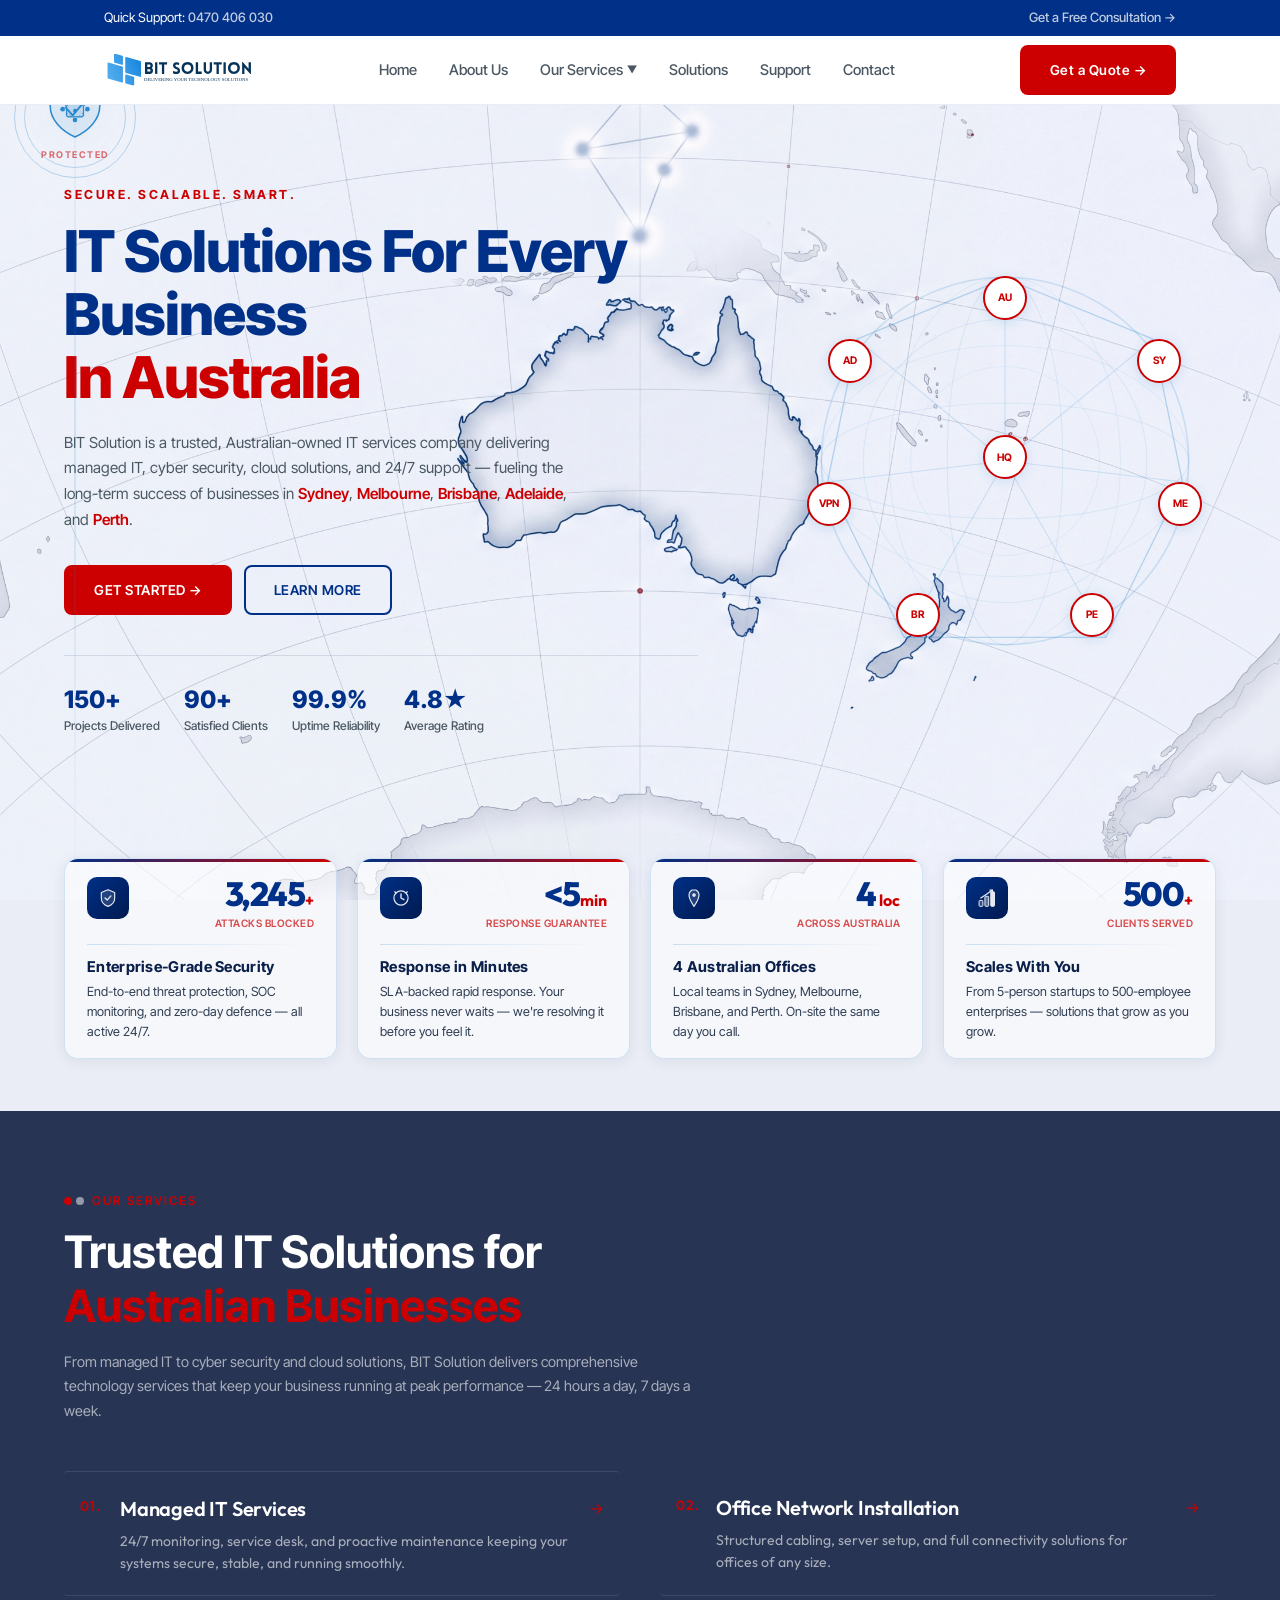
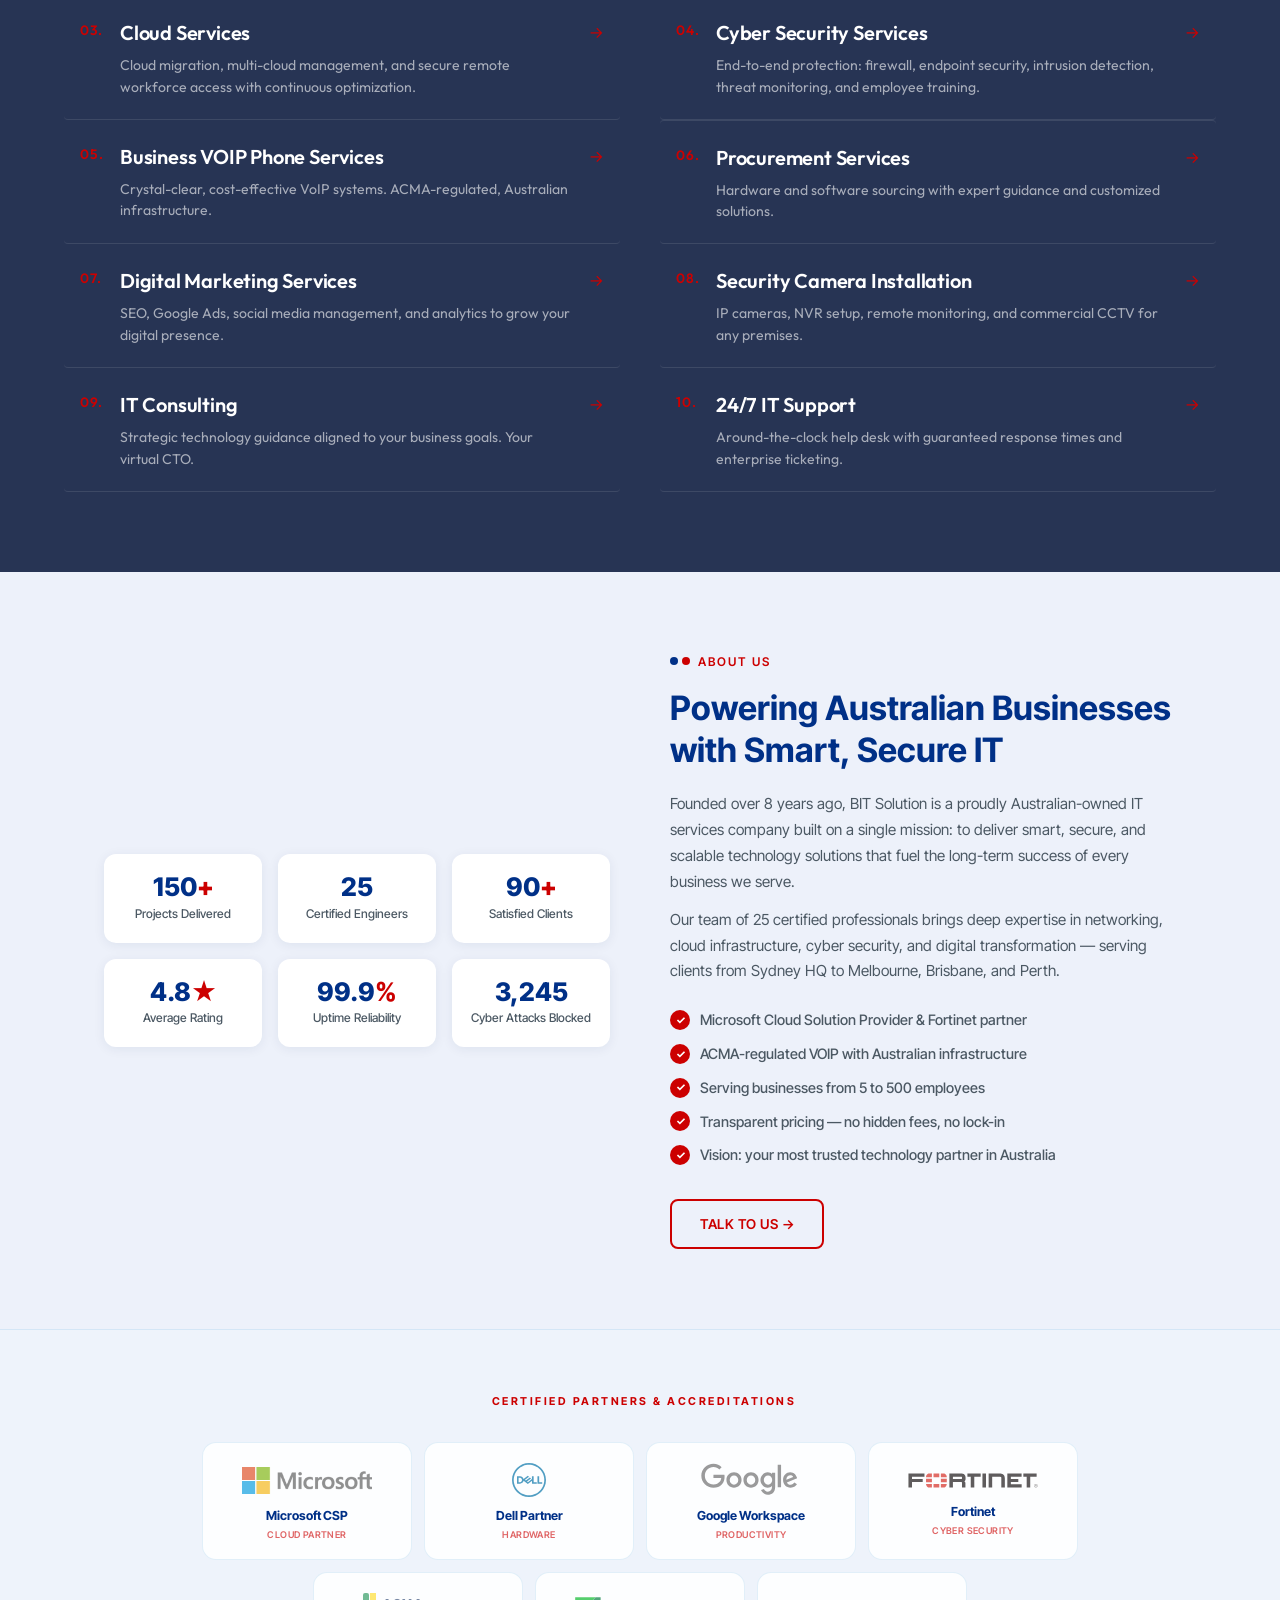
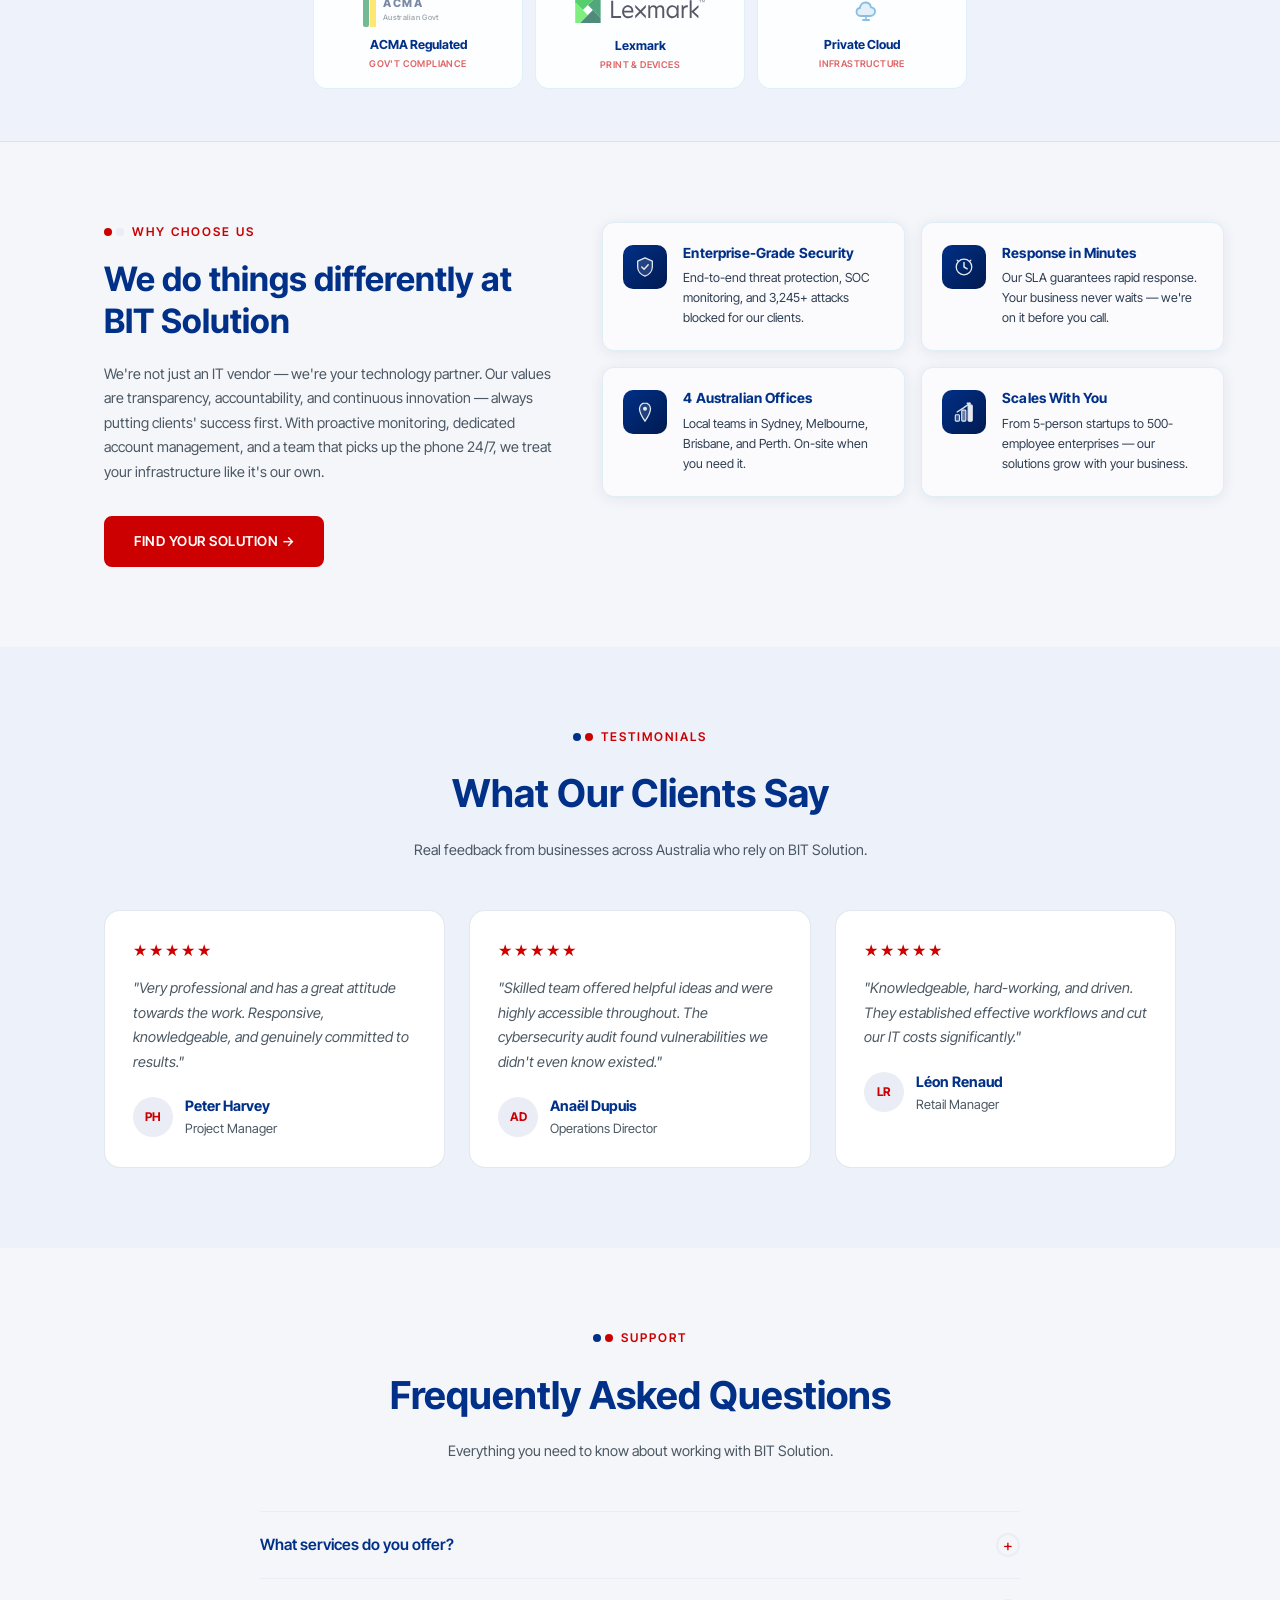
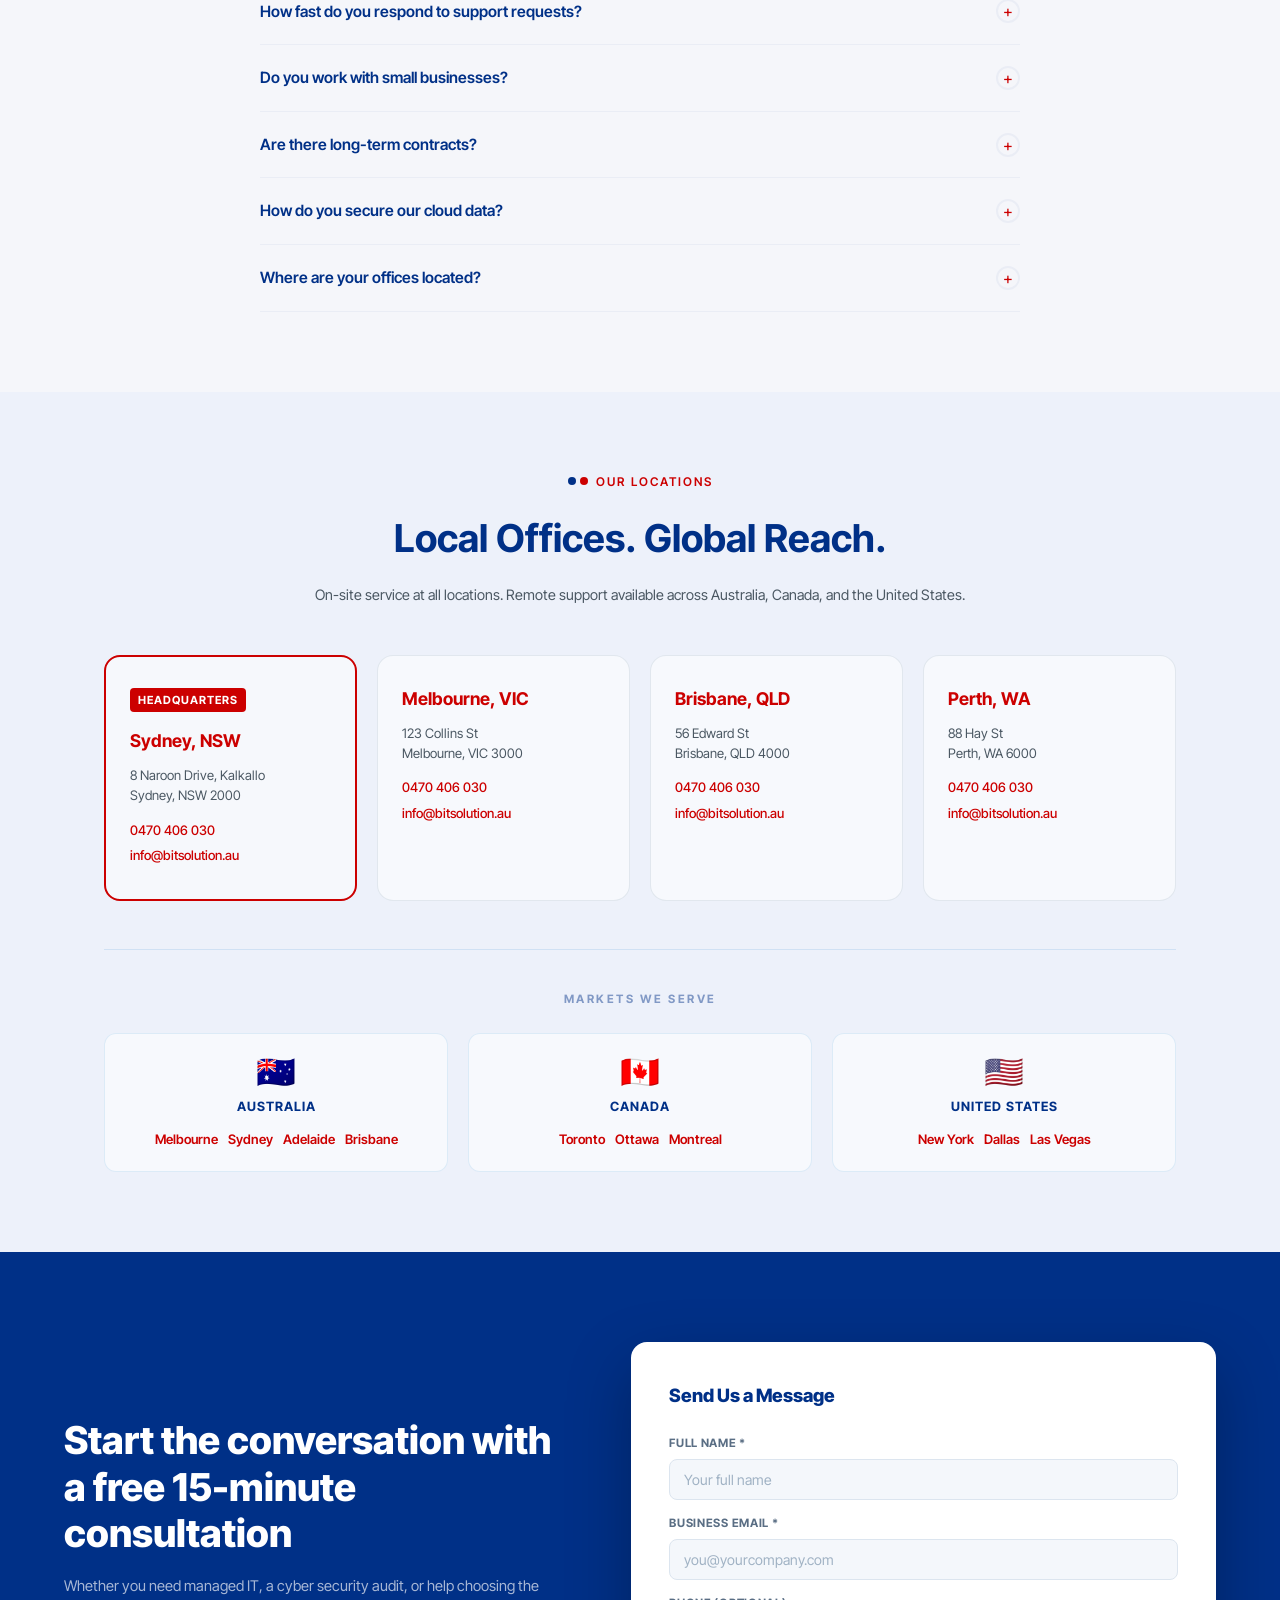
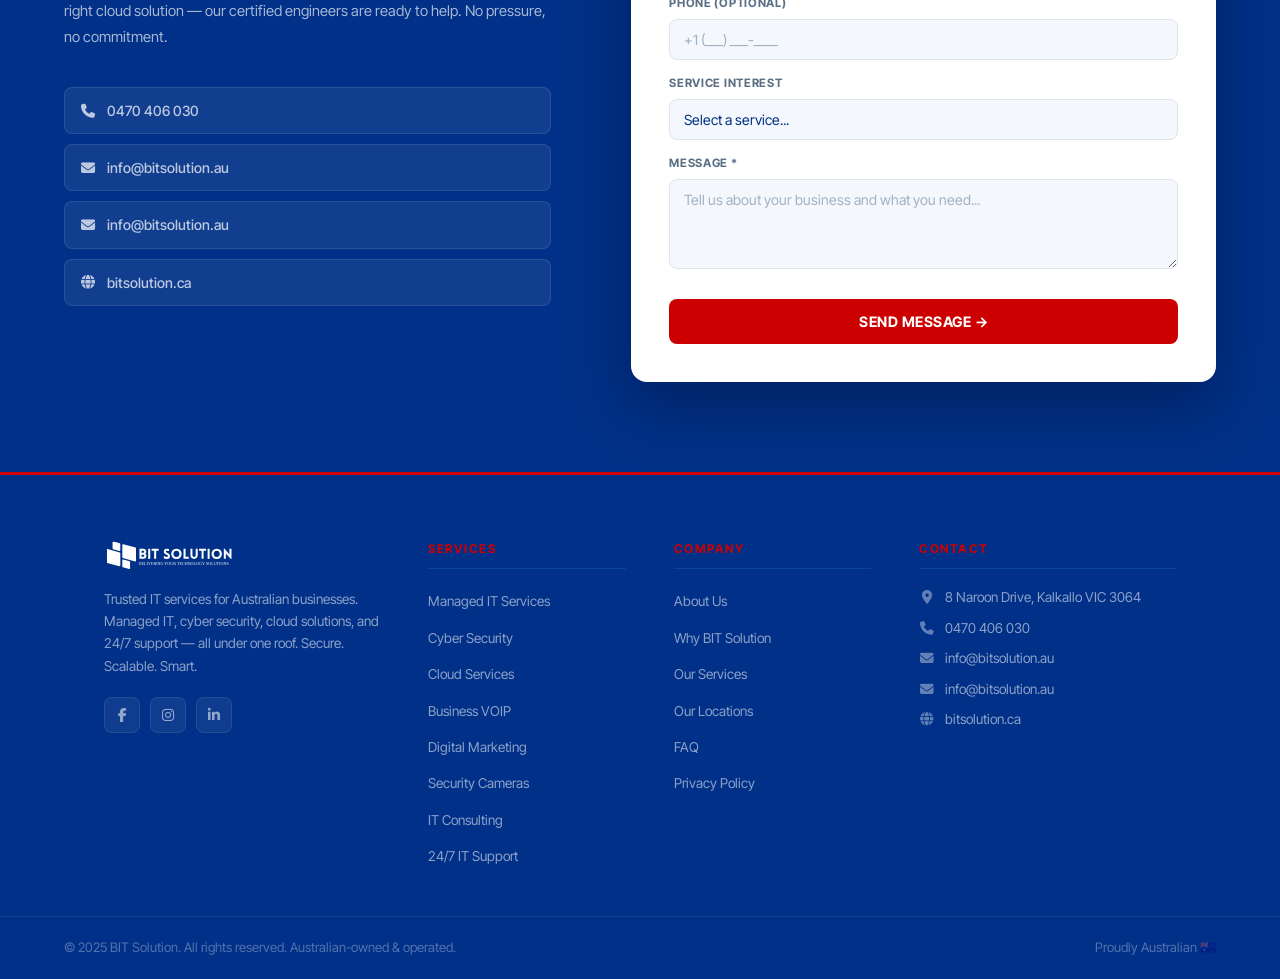
==== commit b1827197: "Footer: remove dead X/Twitter link (BITSolutionAU returns 404) Co-Authored-By: Claude Opus 5.5 (1M c" ====
--- a/index-au.html
+++ b/index-au.html
@@ -2571,7 +2571,6 @@
         <div class="footer-social">
           <a href="https://facebook.com/bitsolutionau" target="_blank" rel="noopener" aria-label="Facebook"><i class="fa-brands fa-facebook-f"></i></a>
           <a href="https://instagram.com/bitsolutionau" target="_blank" rel="noopener" aria-label="Instagram"><i class="fa-brands fa-instagram"></i></a>
-          <a href="https://twitter.com/BITSolutionAU" target="_blank" rel="noopener" aria-label="X / Twitter"><i class="fa-brands fa-x-twitter"></i></a>
           <a href="https://linkedin.com/company/bitsolutionau" target="_blank" rel="noopener" aria-label="LinkedIn"><i class="fa-brands fa-linkedin-in"></i></a>
         </div>
       </div>
